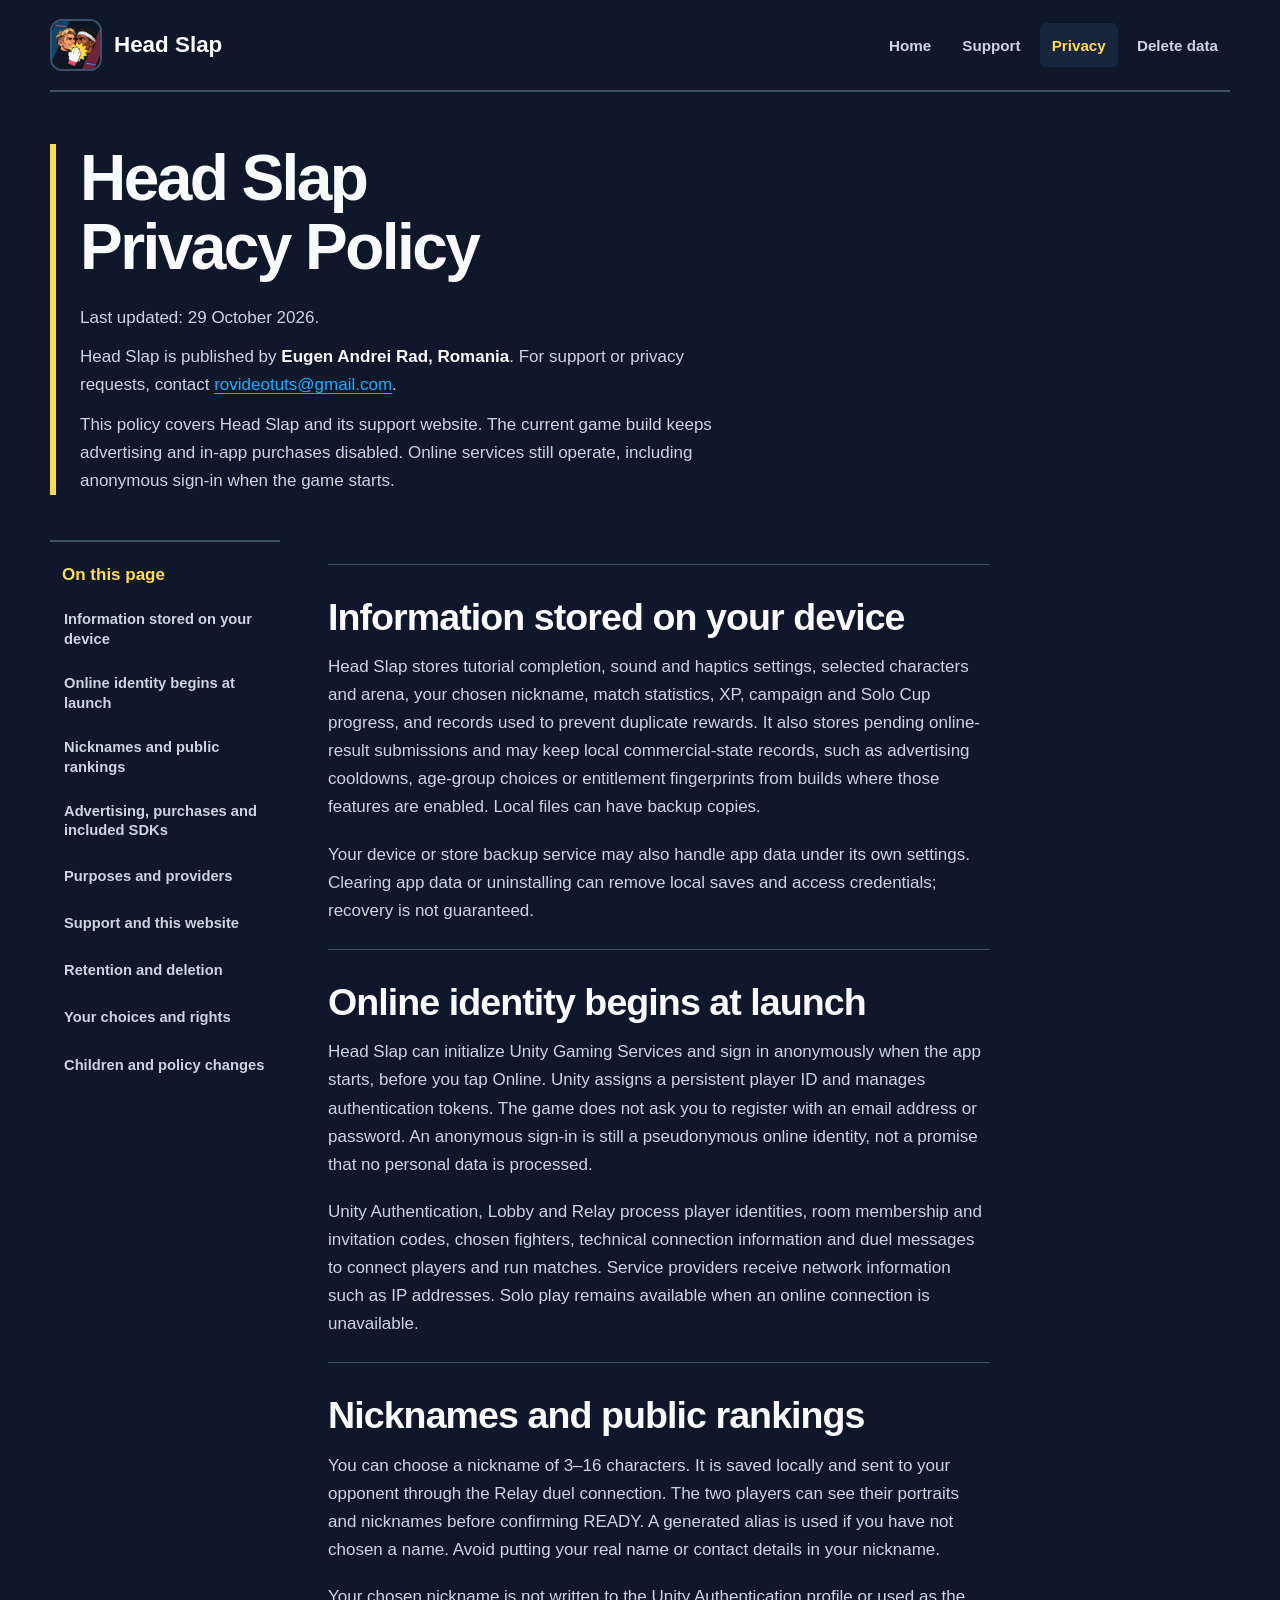
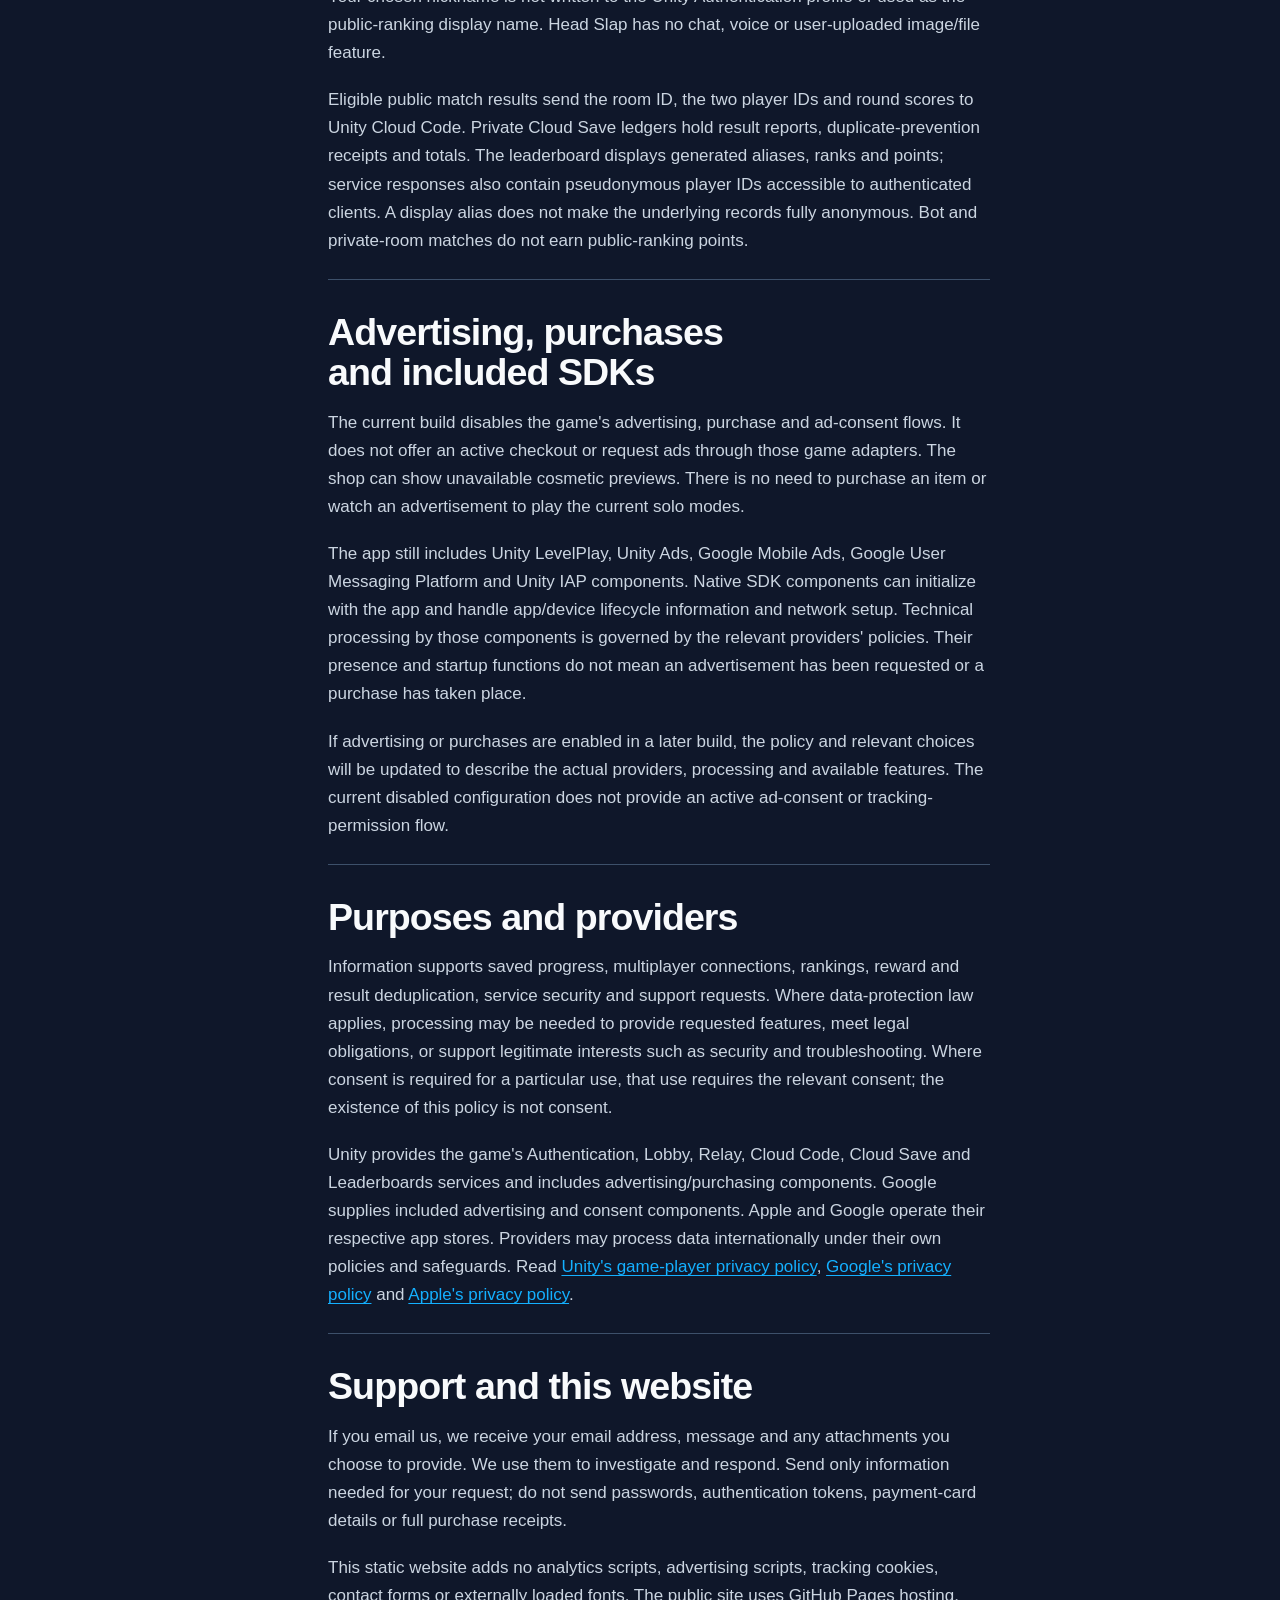
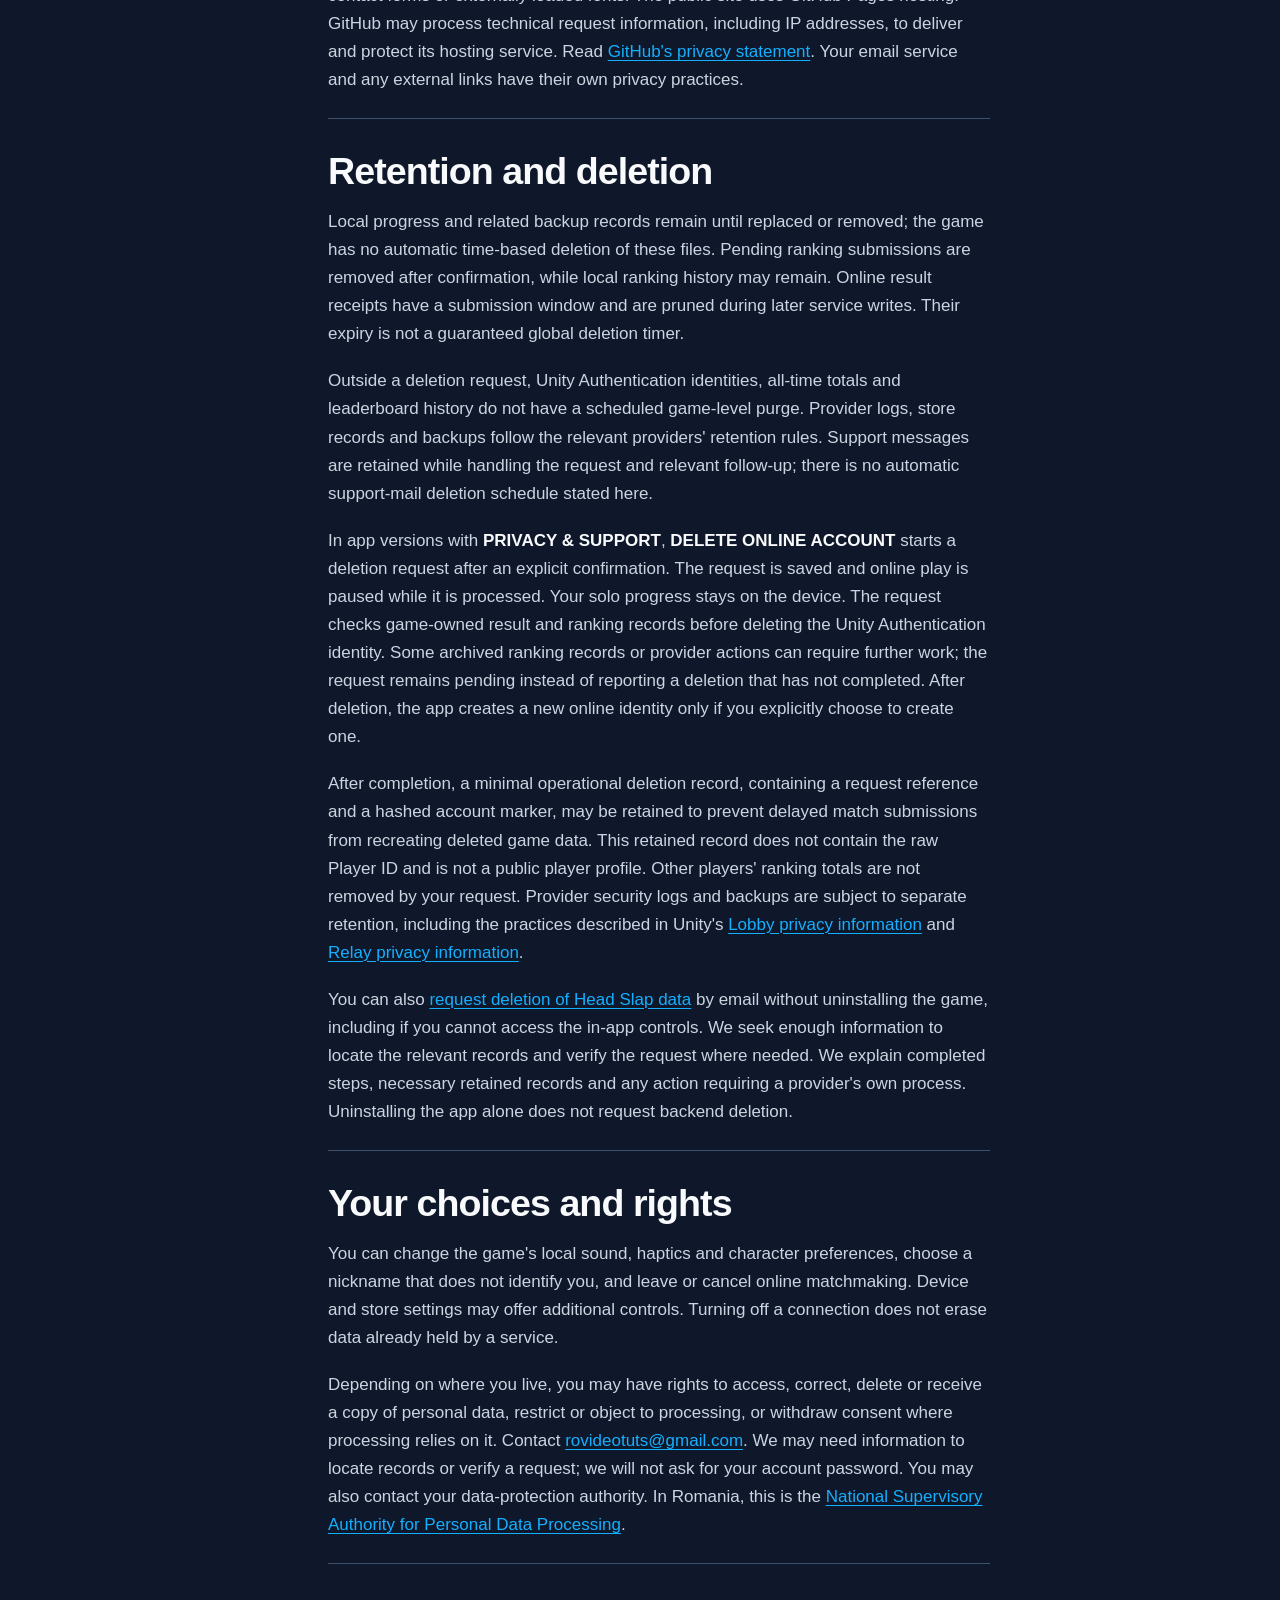
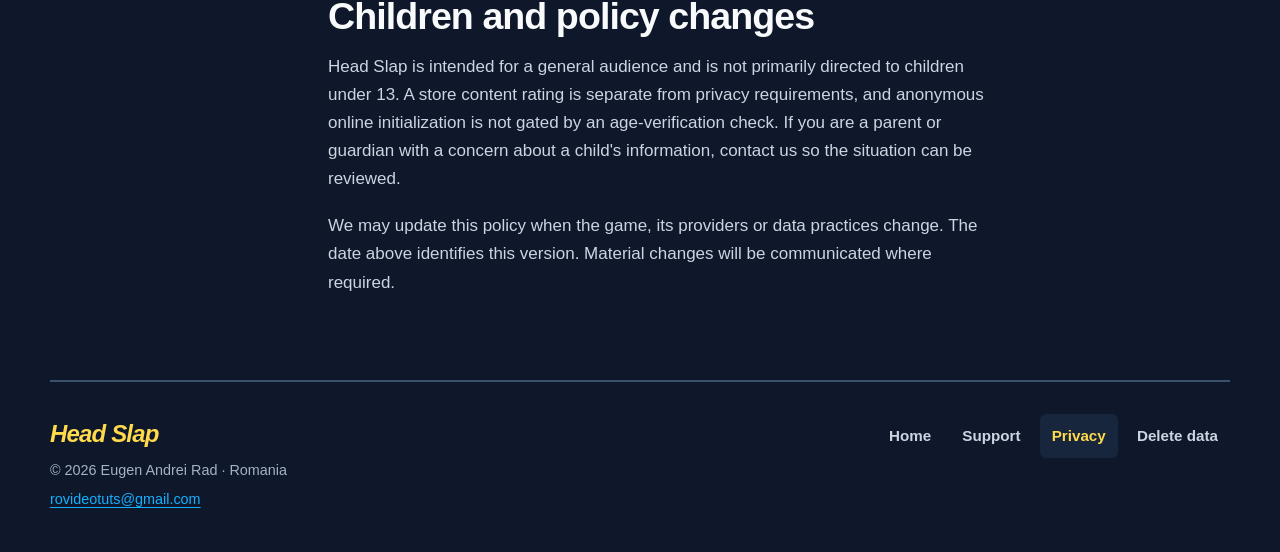
==== privacy.html @ 0f33dc89 "Publish Head Slap support and privacy pages" ====
<!doctype html>
<html lang="en">
<head>
  <meta charset="utf-8">
  <meta name="viewport" content="width=device-width, initial-scale=1">
  <meta name="description" content="How Head Slap uses local saves, anonymous Unity online identity, nicknames, rankings and support information. Privacy choices and retention details.">
  <meta name="theme-color" content="#0F172A">
  <meta name="referrer" content="strict-origin-when-cross-origin">
  <title>Head Slap Privacy Policy — Head Slap</title>
  <link rel="icon" type="image/png" href="assets/head-slap-icon.png">
  <link rel="stylesheet" href="assets/style.css">
</head>
<body>
  <a class="skip-link" href="#main">Skip to content</a>
  <header class="site-header wrap">
    <a class="brand" href="index.html" aria-label="Head Slap home"><img src="assets/head-slap-icon.png" width="52" height="52" alt=""><span>Head Slap</span></a>
    <nav aria-label="Main navigation"><a href="index.html">Home</a><a href="support.html">Support</a><a href="privacy.html" aria-current="page">Privacy</a><a href="delete-data.html">Delete data</a></nav>
  </header>
  <main id="main" class="wrap document">
    <div class="document-heading"><h1>Head Slap Privacy Policy</h1><div class="document-intro"><p>Last updated: 29 October 2026.</p>
<p>Head Slap is published by <strong>Eugen Andrei Rad, Romania</strong>. For support or privacy requests, contact <a href="mailto:rovideotuts@gmail.com?subject=Head%20Slap%20privacy%20request">rovideotuts@gmail.com</a>.</p>
<p>This policy covers Head Slap and its support website. The current game build keeps advertising and in-app purchases disabled. Online services still operate, including anonymous sign-in when the game starts.</p>
</div></div>
    <div class="document-grid"><nav class="contents" aria-label="On this page"><p>On this page</p><a href="#information-stored-on-your-device">Information stored on your device</a><a href="#online-identity-begins-at-launch">Online identity begins at launch</a><a href="#nicknames-and-public-rankings">Nicknames and public rankings</a><a href="#advertising-purchases-and-included-sdks">Advertising, purchases and included SDKs</a><a href="#purposes-and-providers">Purposes and providers</a><a href="#support-and-this-website">Support and this website</a><a href="#retention-and-deletion">Retention and deletion</a><a href="#your-choices-and-rights">Your choices and rights</a><a href="#children-and-policy-changes">Children and policy changes</a></nav>
    <article class="prose" aria-label="Head Slap Privacy Policy"><h2 id="information-stored-on-your-device">Information stored on your device</h2>
<p>Head Slap stores tutorial completion, sound and haptics settings, selected characters and arena, your chosen nickname, match statistics, XP, campaign and Solo Cup progress, and records used to prevent duplicate rewards. It also stores pending online-result submissions and may keep local commercial-state records, such as advertising cooldowns, age-group choices or entitlement fingerprints from builds where those features are enabled. Local files can have backup copies.</p>
<p>Your device or store backup service may also handle app data under its own settings. Clearing app data or uninstalling can remove local saves and access credentials; recovery is not guaranteed.</p>
<h2 id="online-identity-begins-at-launch">Online identity begins at launch</h2>
<p>Head Slap can initialize Unity Gaming Services and sign in anonymously when the app starts, before you tap Online. Unity assigns a persistent player ID and manages authentication tokens. The game does not ask you to register with an email address or password. An anonymous sign-in is still a pseudonymous online identity, not a promise that no personal data is processed.</p>
<p>Unity Authentication, Lobby and Relay process player identities, room membership and invitation codes, chosen fighters, technical connection information and duel messages to connect players and run matches. Service providers receive network information such as IP addresses. Solo play remains available when an online connection is unavailable.</p>
<h2 id="nicknames-and-public-rankings">Nicknames and public rankings</h2>
<p>You can choose a nickname of 3–16 characters. It is saved locally and sent to your opponent through the Relay duel connection. The two players can see their portraits and nicknames before confirming READY. A generated alias is used if you have not chosen a name. Avoid putting your real name or contact details in your nickname.</p>
<p>Your chosen nickname is not written to the Unity Authentication profile or used as the public-ranking display name. Head Slap has no chat, voice or user-uploaded image/file feature.</p>
<p>Eligible public match results send the room ID, the two player IDs and round scores to Unity Cloud Code. Private Cloud Save ledgers hold result reports, duplicate-prevention receipts and totals. The leaderboard displays generated aliases, ranks and points; service responses also contain pseudonymous player IDs accessible to authenticated clients. A display alias does not make the underlying records fully anonymous. Bot and private-room matches do not earn public-ranking points.</p>
<h2 id="advertising-purchases-and-included-sdks">Advertising, purchases and included SDKs</h2>
<p>The current build disables the game&#x27;s advertising, purchase and ad-consent flows. It does not offer an active checkout or request ads through those game adapters. The shop can show unavailable cosmetic previews. There is no need to purchase an item or watch an advertisement to play the current solo modes.</p>
<p>The app still includes Unity LevelPlay, Unity Ads, Google Mobile Ads, Google User Messaging Platform and Unity IAP components. Native SDK components can initialize with the app and handle app/device lifecycle information and network setup. Technical processing by those components is governed by the relevant providers&#x27; policies. Their presence and startup functions do not mean an advertisement has been requested or a purchase has taken place.</p>
<p>If advertising or purchases are enabled in a later build, the policy and relevant choices will be updated to describe the actual providers, processing and available features. The current disabled configuration does not provide an active ad-consent or tracking-permission flow.</p>
<h2 id="purposes-and-providers">Purposes and providers</h2>
<p>Information supports saved progress, multiplayer connections, rankings, reward and result deduplication, service security and support requests. Where data-protection law applies, processing may be needed to provide requested features, meet legal obligations, or support legitimate interests such as security and troubleshooting. Where consent is required for a particular use, that use requires the relevant consent; the existence of this policy is not consent.</p>
<p>Unity provides the game&#x27;s Authentication, Lobby, Relay, Cloud Code, Cloud Save and Leaderboards services and includes advertising/purchasing components. Google supplies included advertising and consent components. Apple and Google operate their respective app stores. Providers may process data internationally under their own policies and safeguards. Read <a href="https://unity.com/legal/game-player-and-app-user-privacy-policy">Unity&#x27;s game-player privacy policy</a>, <a href="https://policies.google.com/privacy">Google&#x27;s privacy policy</a> and <a href="https://www.apple.com/legal/privacy/">Apple&#x27;s privacy policy</a>.</p>
<h2 id="support-and-this-website">Support and this website</h2>
<p>If you email us, we receive your email address, message and any attachments you choose to provide. We use them to investigate and respond. Send only information needed for your request; do not send passwords, authentication tokens, payment-card details or full purchase receipts.</p>
<p>This static website adds no analytics scripts, advertising scripts, tracking cookies, contact forms or externally loaded fonts. The public site uses GitHub Pages hosting. GitHub may process technical request information, including IP addresses, to deliver and protect its hosting service. Read <a href="https://docs.github.com/en/site-policy/privacy-policies/github-general-privacy-statement">GitHub&#x27;s privacy statement</a>. Your email service and any external links have their own privacy practices.</p>
<h2 id="retention-and-deletion">Retention and deletion</h2>
<p>Local progress and related backup records remain until replaced or removed; the game has no automatic time-based deletion of these files. Pending ranking submissions are removed after confirmation, while local ranking history may remain. Online result receipts have a submission window and are pruned during later service writes. Their expiry is not a guaranteed global deletion timer.</p>
<p>Outside a deletion request, Unity Authentication identities, all-time totals and leaderboard history do not have a scheduled game-level purge. Provider logs, store records and backups follow the relevant providers&#x27; retention rules. Support messages are retained while handling the request and relevant follow-up; there is no automatic support-mail deletion schedule stated here.</p>
<p>In app versions with <strong>PRIVACY &amp; SUPPORT</strong>, <strong>DELETE ONLINE ACCOUNT</strong> starts a deletion request after an explicit confirmation. The request is saved and online play is paused while it is processed. Your solo progress stays on the device. The request checks game-owned result and ranking records before deleting the Unity Authentication identity. Some archived ranking records or provider actions can require further work; the request remains pending instead of reporting a deletion that has not completed. After deletion, the app creates a new online identity only if you explicitly choose to create one.</p>
<p>After completion, a minimal operational deletion record, containing a request reference and a hashed account marker, may be retained to prevent delayed match submissions from recreating deleted game data. This retained record does not contain the raw Player ID and is not a public player profile. Other players&#x27; ranking totals are not removed by your request. Provider security logs and backups are subject to separate retention, including the practices described in Unity&#x27;s <a href="https://docs.unity.com/en-us/mps-sdk/privacy/privacy-overview-lobby">Lobby privacy information</a> and <a href="https://docs.unity.com/en-us/mps-sdk/privacy/privacy-overview-relay">Relay privacy information</a>.</p>
<p>You can also <a href="delete-data.html">request deletion of Head Slap data</a> by email without uninstalling the game, including if you cannot access the in-app controls. We seek enough information to locate the relevant records and verify the request where needed. We explain completed steps, necessary retained records and any action requiring a provider&#x27;s own process. Uninstalling the app alone does not request backend deletion.</p>
<h2 id="your-choices-and-rights">Your choices and rights</h2>
<p>You can change the game&#x27;s local sound, haptics and character preferences, choose a nickname that does not identify you, and leave or cancel online matchmaking. Device and store settings may offer additional controls. Turning off a connection does not erase data already held by a service.</p>
<p>Depending on where you live, you may have rights to access, correct, delete or receive a copy of personal data, restrict or object to processing, or withdraw consent where processing relies on it. Contact <a href="mailto:rovideotuts@gmail.com?subject=Head%20Slap%20privacy%20request">rovideotuts@gmail.com</a>. We may need information to locate records or verify a request; we will not ask for your account password. You may also contact your data-protection authority. In Romania, this is the <a href="https://www.dataprotection.ro/">National Supervisory Authority for Personal Data Processing</a>.</p>
<h2 id="children-and-policy-changes">Children and policy changes</h2>
<p>Head Slap is intended for a general audience and is not primarily directed to children under 13. A store content rating is separate from privacy requirements, and anonymous online initialization is not gated by an age-verification check. If you are a parent or guardian with a concern about a child&#x27;s information, contact us so the situation can be reviewed.</p>
<p>We may update this policy when the game, its providers or data practices change. The date above identifies this version. Material changes will be communicated where required.</p></article></div>
  </main>
  <footer class="site-footer wrap">
    <div><p class="footer-brand">Head Slap</p><p>© 2026 Eugen Andrei Rad · Romania</p><a href="mailto:rovideotuts@gmail.com?subject=Head%20Slap%20support">rovideotuts@gmail.com</a></div>
    <nav aria-label="Footer navigation"><a href="index.html">Home</a><a href="support.html">Support</a><a href="privacy.html" aria-current="page">Privacy</a><a href="delete-data.html">Delete data</a></nav>
  </footer>
</body>
</html>
---- assets/style.css ----
:root{color-scheme:dark;--navy:#0f172a;--deep:#080e1b;--panel:#18263d;--yellow:#ffda4a;--blue:#14b0ff;--coral:#ff4569;--text:#f8fafc;--soft:#cbd5e1;--muted:#a3b2c7;--line:#3d506a}
*{box-sizing:border-box}
html{scroll-padding-top:1.5rem}
body{margin:0;background:var(--navy);color:var(--text);font-family:Arial,Helvetica,sans-serif;font-size:1.0625rem;line-height:1.65;-webkit-text-size-adjust:100%}
img{display:block;max-width:100%;height:auto}
a{color:var(--blue);text-underline-offset:.2em;text-decoration-thickness:.08em}
a:hover{color:var(--yellow)}
a:focus-visible,summary:focus-visible{outline:3px solid var(--yellow);outline-offset:5px;border-radius:3px}
h1,h2,h3,p,figure{margin:0}
h1,h2,h3{line-height:1.08;text-wrap:balance}
h2{font-size:clamp(1.7rem,3vw,2.35rem);letter-spacing:-.025em}
h3{font-size:1.45rem;letter-spacing:-.02em}
.wrap{width:min(1180px,calc(100% - 3rem));margin-inline:auto}
.skip-link{position:absolute;left:1rem;top:-5rem;background:var(--yellow);color:var(--deep);padding:.7rem 1rem;z-index:10;font-weight:700}
.skip-link:focus{top:1rem}
.site-header{display:flex;align-items:center;justify-content:space-between;gap:1.5rem;padding-block:1.2rem;border-bottom:2px solid var(--line)}
.brand{display:flex;align-items:center;gap:.75rem;color:var(--text);text-decoration:none;font-size:1.4rem;font-weight:800;white-space:nowrap}
.brand img{border-radius:12px;border:2px solid var(--line);width:52px;height:52px}
nav{display:flex;align-items:center;flex-wrap:wrap;gap:.2rem .45rem}
nav a{color:var(--soft);text-decoration:none;padding:.6rem .75rem;min-height:44px;display:inline-flex;align-items:center;border-radius:6px;font-size:.95rem;font-weight:700}
nav a[aria-current=page]{color:var(--yellow);background:var(--panel)}
.hero{display:grid;grid-template-columns:minmax(0,1fr) minmax(280px,.72fr);gap:clamp(2rem,6vw,7rem);align-items:center;padding-block:3.2rem 4.5rem}
.game-wordmark{font-family:Impact,Haettenschweiler,'Arial Black',sans-serif;font-style:italic;font-size:clamp(5rem,9.8vw,9.2rem);font-weight:900;letter-spacing:-.045em;line-height:.86;color:var(--yellow);text-shadow:5px 6px 0 #000000;transform:rotate(-3deg);transform-origin:left center;margin-bottom:2rem}
.hero-line{font-size:clamp(2rem,3.5vw,3rem);font-weight:800;line-height:1.1;letter-spacing:-.035em;margin-bottom:1.2rem}
.intro{max-width:42ch;color:var(--soft);font-size:1.17rem}
.actions{display:flex;align-items:center;flex-wrap:wrap;gap:1rem 1.4rem;margin-top:1.65rem}
.button{display:inline-flex;align-items:center;justify-content:center;min-height:50px;padding:.75rem 1.25rem;background:var(--yellow);color:var(--navy);border:2px solid var(--yellow);border-radius:8px;box-shadow:4px 4px 0 var(--deep);font-weight:800;line-height:1.25;text-decoration:none}
.button:hover{background:#ffe67e;color:var(--navy);border-color:#ffe67e}
.text-action{font-weight:700;padding-block:.65rem;min-height:44px;display:inline-flex;align-items:center}
.small-print{font-size:.9rem;color:var(--muted);max-width:42ch;margin-top:1.2rem}
.game-figure{justify-self:center;max-width:330px;width:100%}
.screen-frame{border:5px solid var(--deep);border-radius:18px;overflow:hidden;box-shadow:14px 14px 0 var(--coral)}
figcaption{color:var(--muted);font-size:.82rem;margin-top:1.6rem;line-height:1.4;text-align:center}
.modes{border-top:2px solid var(--line);padding-block:3rem}
.mode-list{display:grid;grid-template-columns:repeat(3,minmax(0,1fr));gap:2.25rem;margin-block:1.8rem 1.3rem}
.mode-list>div{border-left:4px solid var(--blue);padding-left:1.2rem}
.mode-list>div:nth-child(2){border-color:var(--yellow)}
.mode-list>div:nth-child(3){border-color:var(--coral)}
.mode-list p{margin-top:.65rem;color:var(--soft);max-width:35ch}
.content-note{font-size:.92rem;color:var(--muted);max-width:75ch}
.help-strip{display:flex;align-items:center;flex-wrap:wrap;gap:1.25rem 2rem;background:var(--deep);border-radius:12px;padding:1.7rem 2rem;margin-bottom:3rem}
.help-strip>div{flex:1 1 270px}
.help-strip p{color:var(--soft);margin-top:.45rem}
.document{padding-block:3.2rem 4rem}
.document-heading{border-left:6px solid var(--yellow);padding-left:1.5rem;margin-bottom:2.8rem}
.document h1{font-size:clamp(2.6rem,5vw,4.6rem);letter-spacing:-.04em;max-width:17ch}
.document-intro{max-width:70ch;margin-top:1.4rem;color:var(--soft);overflow-wrap:anywhere}
.document-intro p+p{margin-top:.7rem}
.document-intro strong{color:var(--text)}
.document-grid{display:grid;grid-template-columns:230px minmax(0,1fr);gap:3rem;align-items:start}
.contents{position:sticky;top:1.5rem;display:flex;flex-direction:column;align-items:stretch;border-top:2px solid var(--line);padding-top:.7rem}
.contents p{font-weight:800;color:var(--yellow);padding:.5rem .75rem}
.contents a{font-size:.92rem;line-height:1.35;padding:.65rem .75rem;border-left:2px solid transparent;min-height:44px}
.contents a:hover{border-color:var(--yellow);background:var(--panel)}
.prose{max-width:70ch;min-width:0;color:var(--soft);overflow-wrap:anywhere}
.prose p{margin-bottom:1.2rem}
.prose h2{color:var(--text);padding-top:2rem;margin-top:1.5rem;margin-bottom:1rem;border-top:1px solid var(--line);scroll-margin-top:1.5rem}
.prose ul{padding-left:1.3rem;margin-block:.5rem 1.4rem}
.prose li{padding-left:.3rem;margin-bottom:.65rem}
.prose strong{color:var(--text)}
.site-footer{border-top:2px solid var(--line);display:flex;justify-content:space-between;align-items:start;gap:2rem;padding-block:2rem 2.5rem;font-size:.9rem;color:var(--muted)}
.site-footer p{margin-bottom:.35rem}
.footer-brand{font-size:1.5rem;font-weight:900;font-style:italic;letter-spacing:-.035em;color:var(--yellow)}
.site-footer a{overflow-wrap:anywhere}
@media(max-width:820px){.site-header{align-items:start;flex-direction:column;gap:.6rem}.site-header nav{margin-left:-.75rem}.hero{gap:2.5rem;grid-template-columns:minmax(0,1fr) minmax(240px,.72fr)}.document-grid{grid-template-columns:1fr;gap:1.7rem}.contents{position:static;display:block;columns:2}.contents p{column-span:all}.contents a{display:flex;break-inside:avoid}.site-footer{flex-direction:column}}
@media(max-width:600px){.wrap{width:calc(100% - 2.5rem)}.hero{grid-template-columns:1fr;padding-top:2.8rem;gap:2.5rem}.game-wordmark{font-size:clamp(5rem,22vw,7rem)}.hero-line{font-size:2rem}.game-figure{width:min(88%,300px)}.intro{font-size:1.08rem}.mode-list{grid-template-columns:1fr;gap:1.5rem}.help-strip{padding:1.4rem;gap:1rem}.document{padding-top:2rem}.document-heading{padding-left:1rem;margin-bottom:1.7rem}.document h1{font-size:2.55rem}.contents{columns:1}.prose{font-size:1rem}.site-footer nav{margin-left:-.75rem}.screen-frame{box-shadow:9px 9px 0 var(--coral)}}
@media(prefers-reduced-motion:reduce){*,*::before,*::after{scroll-behavior:auto!important;animation:none!important;transition:none!important}}
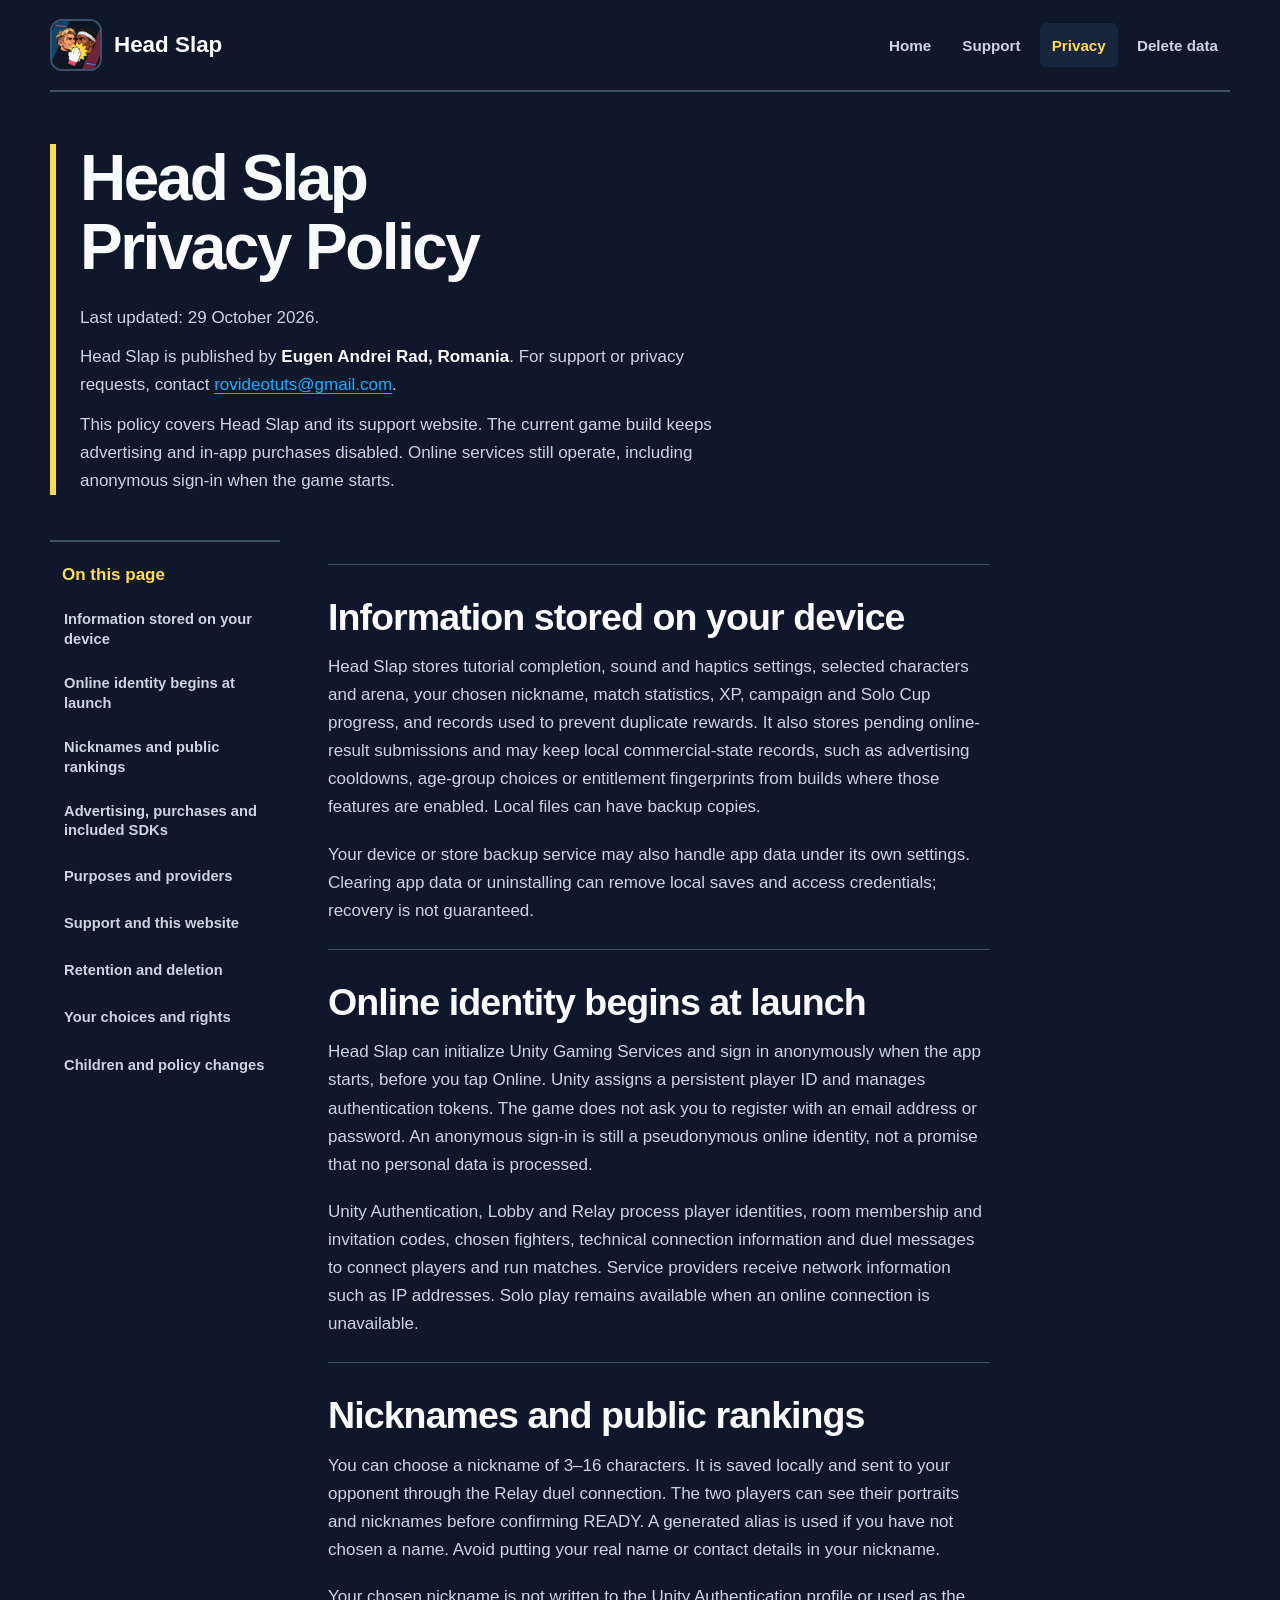
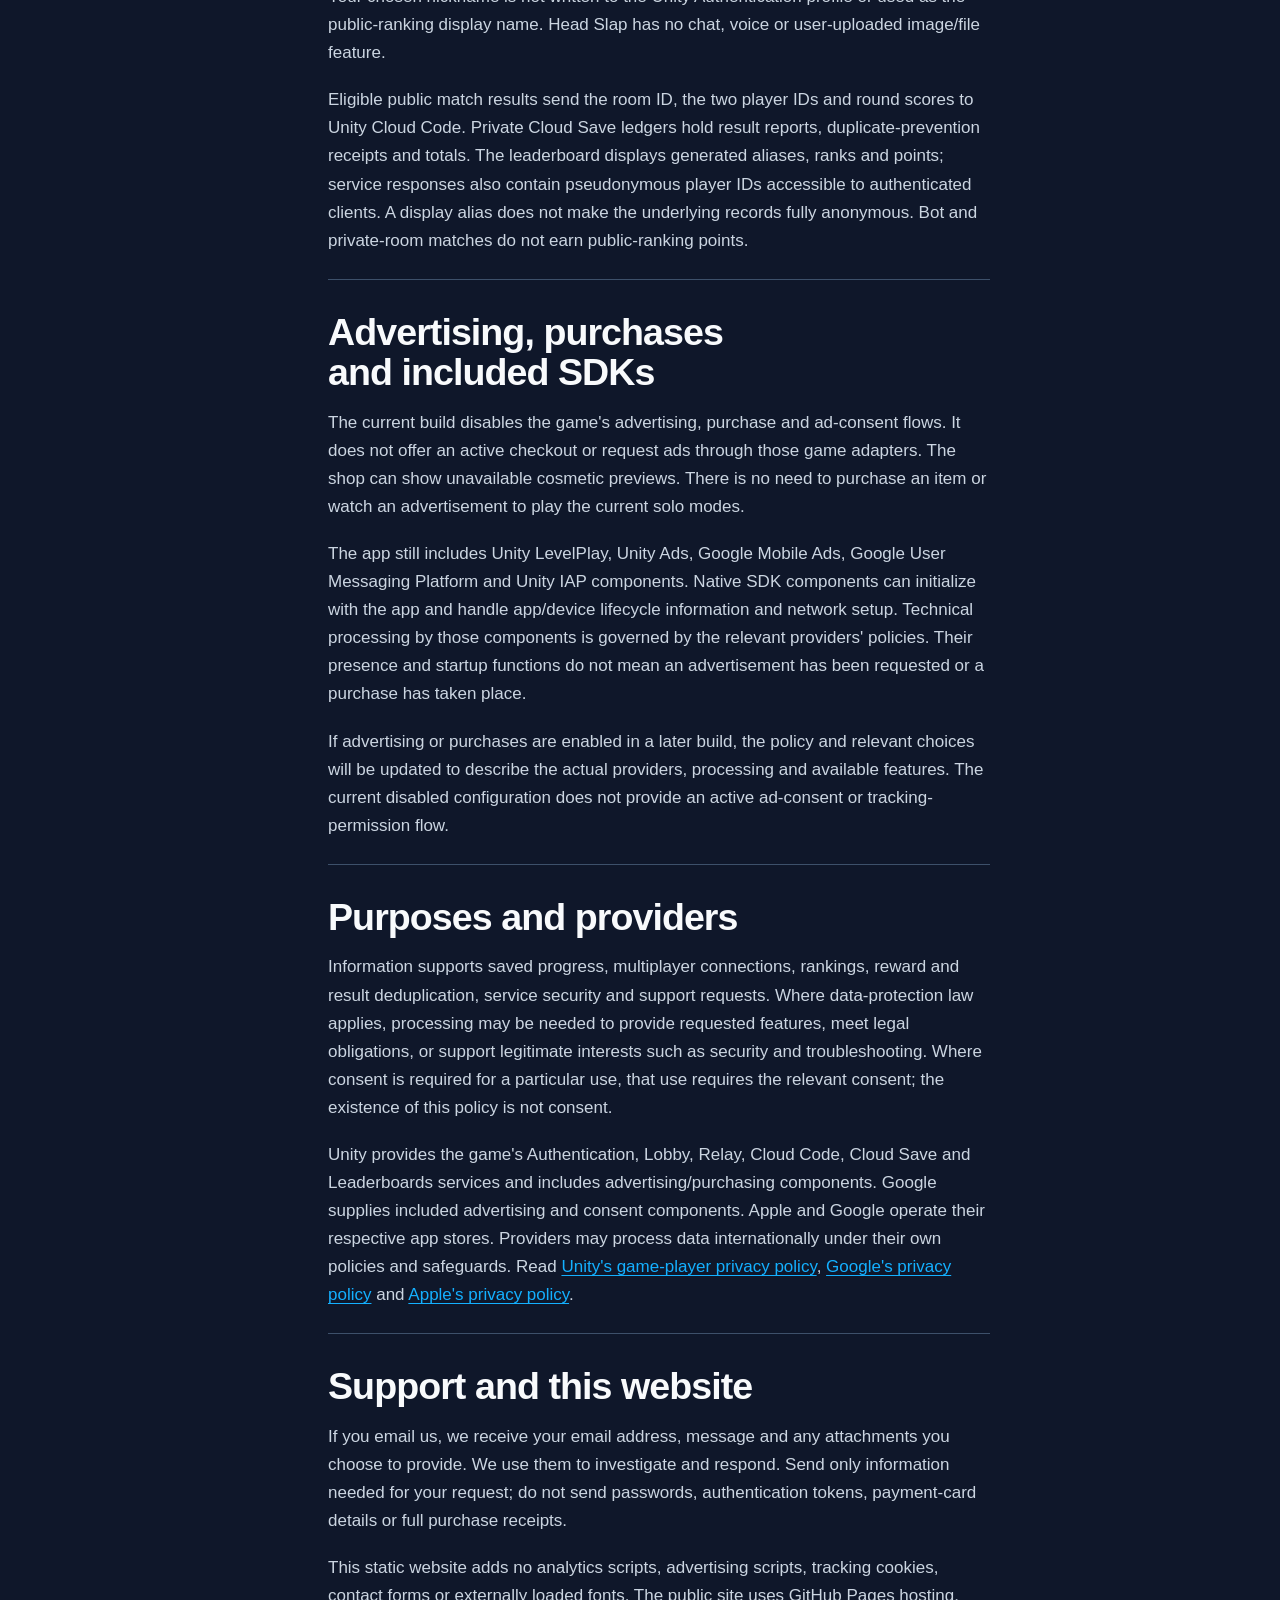
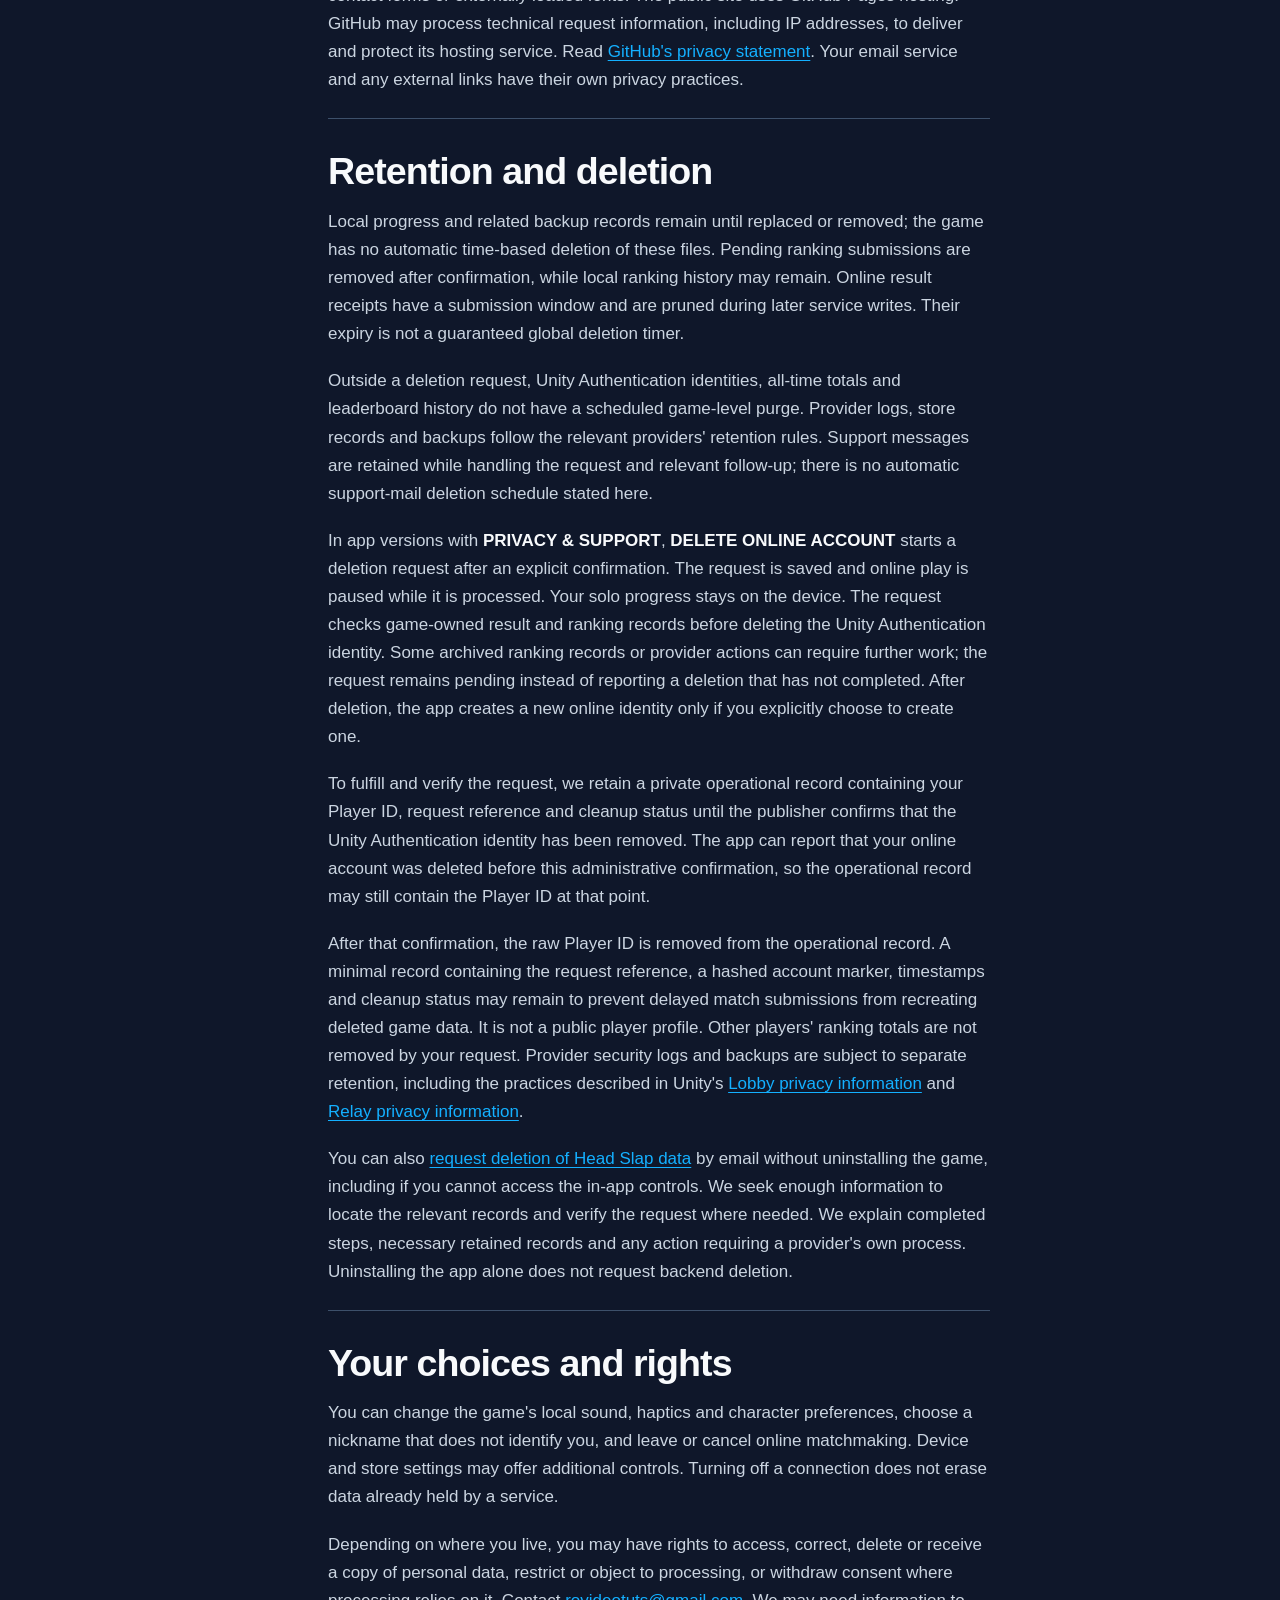
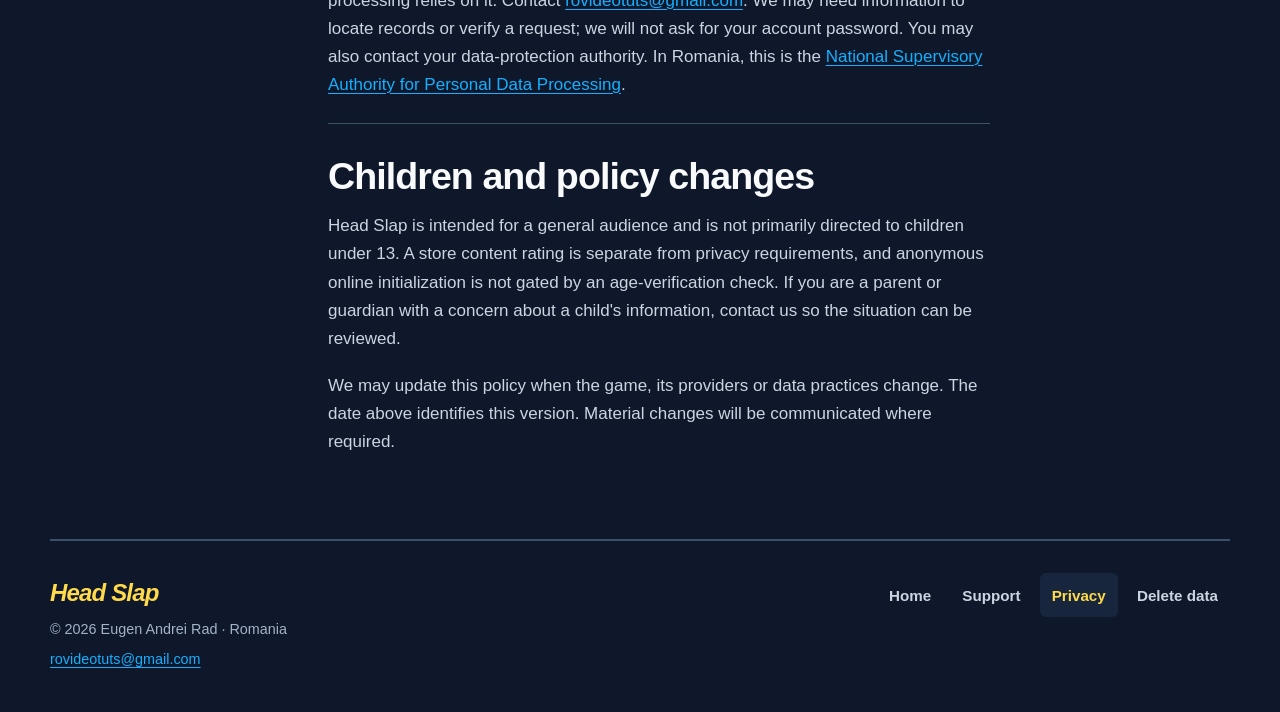
==== commit c37af9fc: "Clarify deletion request retention until verification" ====
--- a/privacy.html
+++ b/privacy.html
@@ -46,7 +46,8 @@
 <p>Local progress and related backup records remain until replaced or removed; the game has no automatic time-based deletion of these files. Pending ranking submissions are removed after confirmation, while local ranking history may remain. Online result receipts have a submission window and are pruned during later service writes. Their expiry is not a guaranteed global deletion timer.</p>
 <p>Outside a deletion request, Unity Authentication identities, all-time totals and leaderboard history do not have a scheduled game-level purge. Provider logs, store records and backups follow the relevant providers&#x27; retention rules. Support messages are retained while handling the request and relevant follow-up; there is no automatic support-mail deletion schedule stated here.</p>
 <p>In app versions with <strong>PRIVACY &amp; SUPPORT</strong>, <strong>DELETE ONLINE ACCOUNT</strong> starts a deletion request after an explicit confirmation. The request is saved and online play is paused while it is processed. Your solo progress stays on the device. The request checks game-owned result and ranking records before deleting the Unity Authentication identity. Some archived ranking records or provider actions can require further work; the request remains pending instead of reporting a deletion that has not completed. After deletion, the app creates a new online identity only if you explicitly choose to create one.</p>
-<p>After completion, a minimal operational deletion record, containing a request reference and a hashed account marker, may be retained to prevent delayed match submissions from recreating deleted game data. This retained record does not contain the raw Player ID and is not a public player profile. Other players&#x27; ranking totals are not removed by your request. Provider security logs and backups are subject to separate retention, including the practices described in Unity&#x27;s <a href="https://docs.unity.com/en-us/mps-sdk/privacy/privacy-overview-lobby">Lobby privacy information</a> and <a href="https://docs.unity.com/en-us/mps-sdk/privacy/privacy-overview-relay">Relay privacy information</a>.</p>
+<p>To fulfill and verify the request, we retain a private operational record containing your Player ID, request reference and cleanup status until the publisher confirms that the Unity Authentication identity has been removed. The app can report that your online account was deleted before this administrative confirmation, so the operational record may still contain the Player ID at that point.</p>
+<p>After that confirmation, the raw Player ID is removed from the operational record. A minimal record containing the request reference, a hashed account marker, timestamps and cleanup status may remain to prevent delayed match submissions from recreating deleted game data. It is not a public player profile. Other players&#x27; ranking totals are not removed by your request. Provider security logs and backups are subject to separate retention, including the practices described in Unity&#x27;s <a href="https://docs.unity.com/en-us/mps-sdk/privacy/privacy-overview-lobby">Lobby privacy information</a> and <a href="https://docs.unity.com/en-us/mps-sdk/privacy/privacy-overview-relay">Relay privacy information</a>.</p>
 <p>You can also <a href="delete-data.html">request deletion of Head Slap data</a> by email without uninstalling the game, including if you cannot access the in-app controls. We seek enough information to locate the relevant records and verify the request where needed. We explain completed steps, necessary retained records and any action requiring a provider&#x27;s own process. Uninstalling the app alone does not request backend deletion.</p>
 <h2 id="your-choices-and-rights">Your choices and rights</h2>
 <p>You can change the game&#x27;s local sound, haptics and character preferences, choose a nickname that does not identify you, and leave or cancel online matchmaking. Device and store settings may offer additional controls. Turning off a connection does not erase data already held by a service.</p>
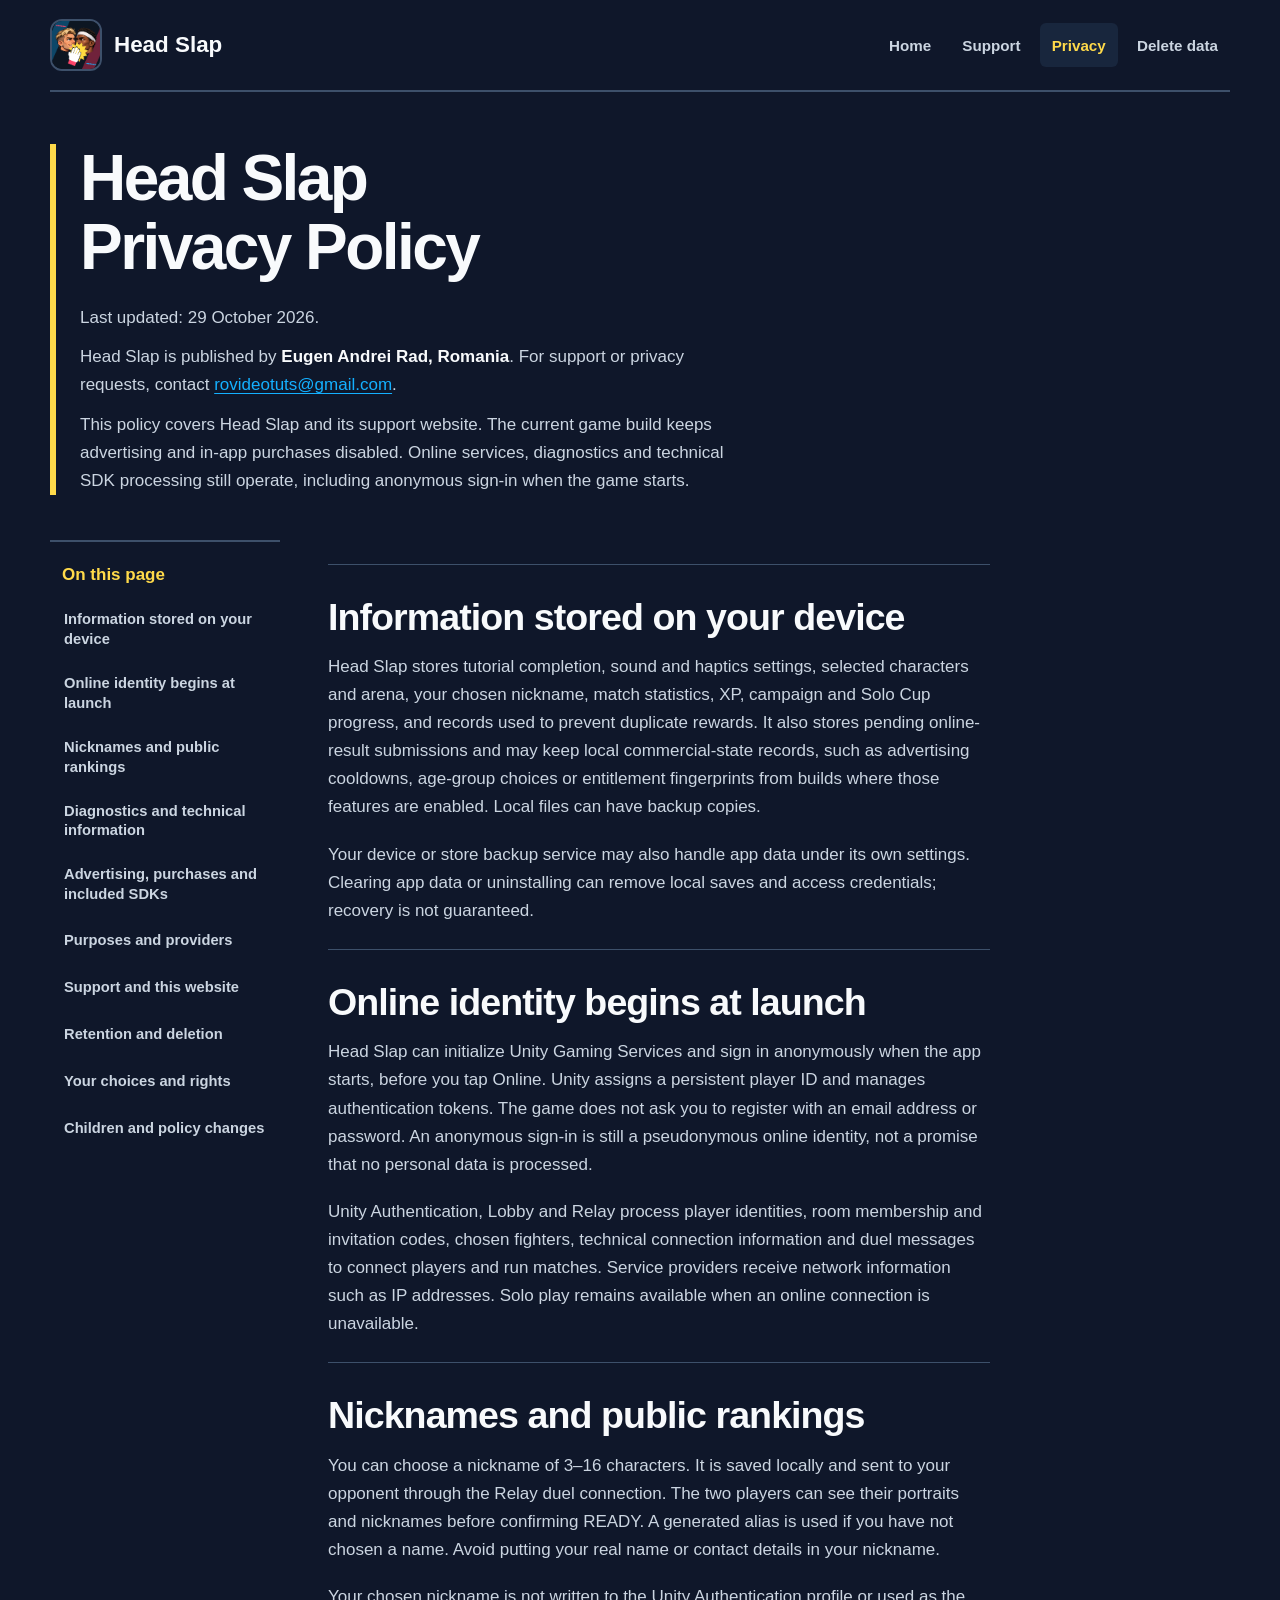
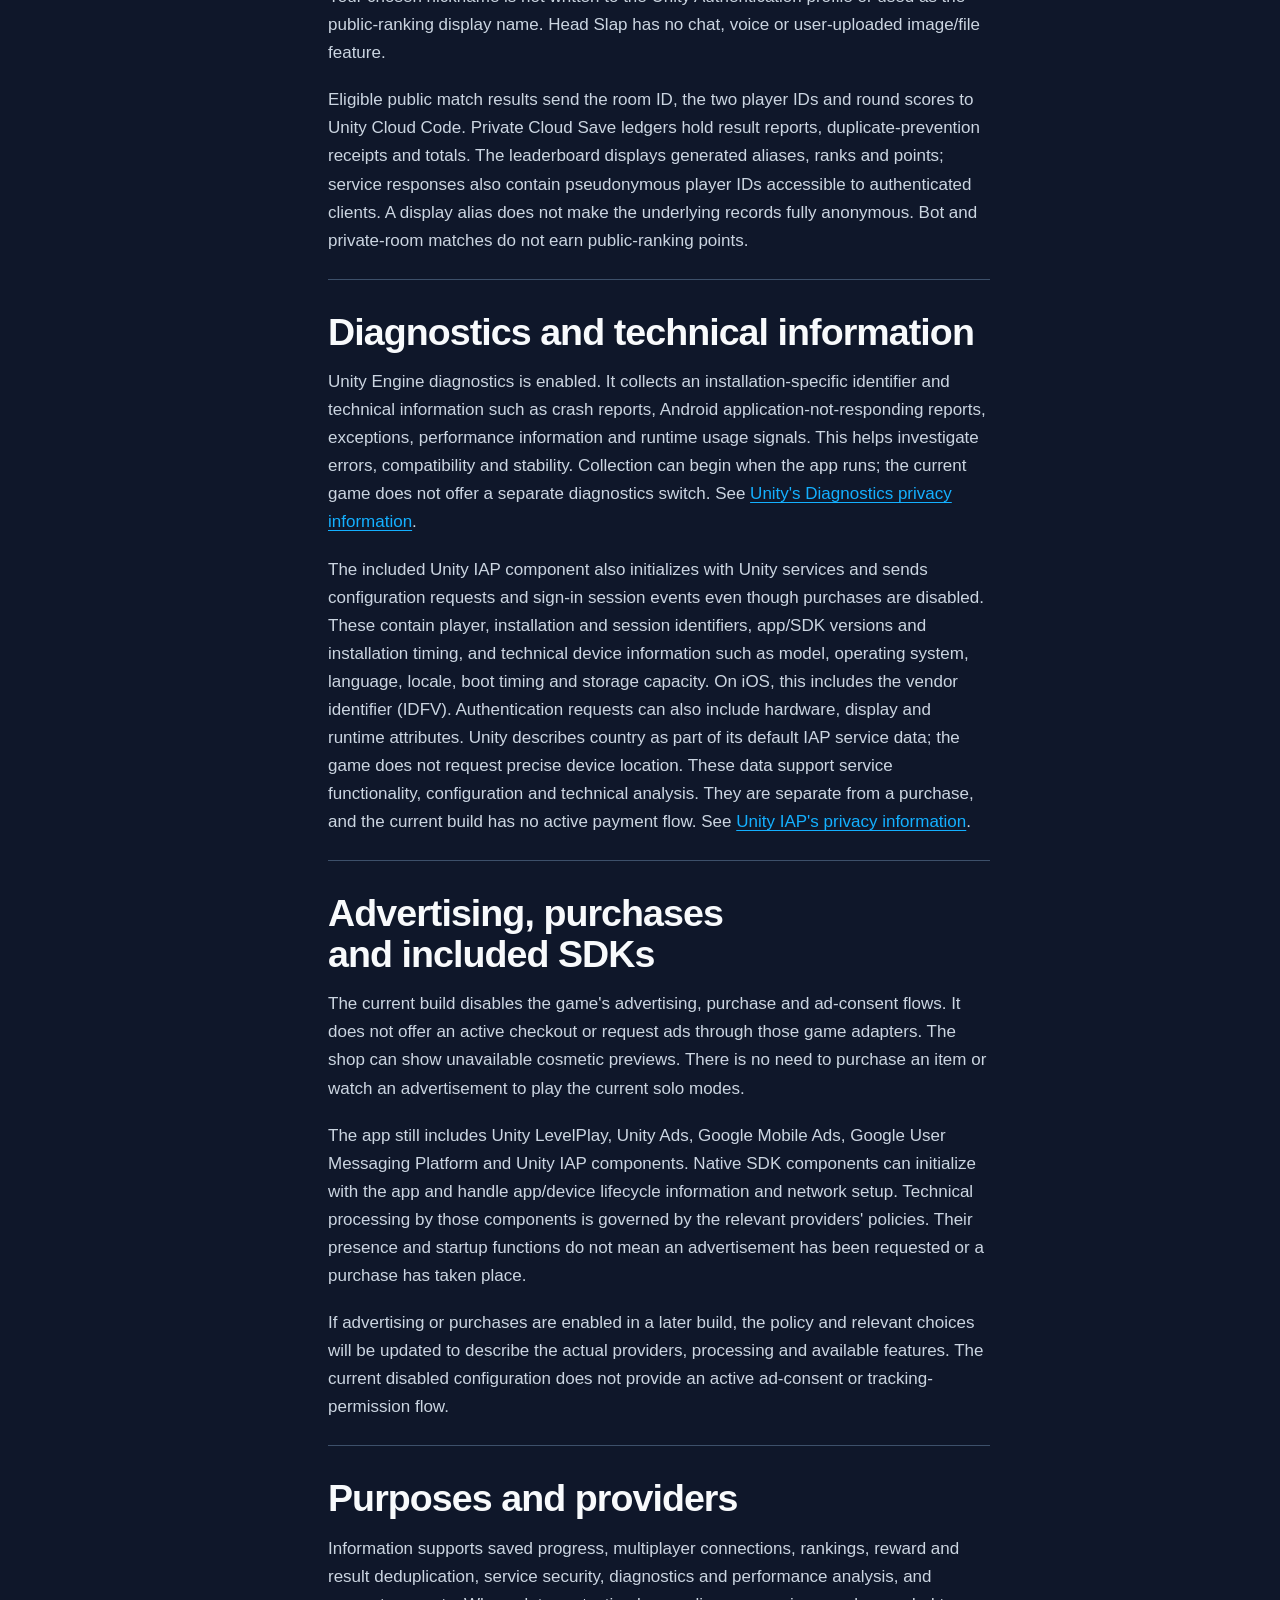
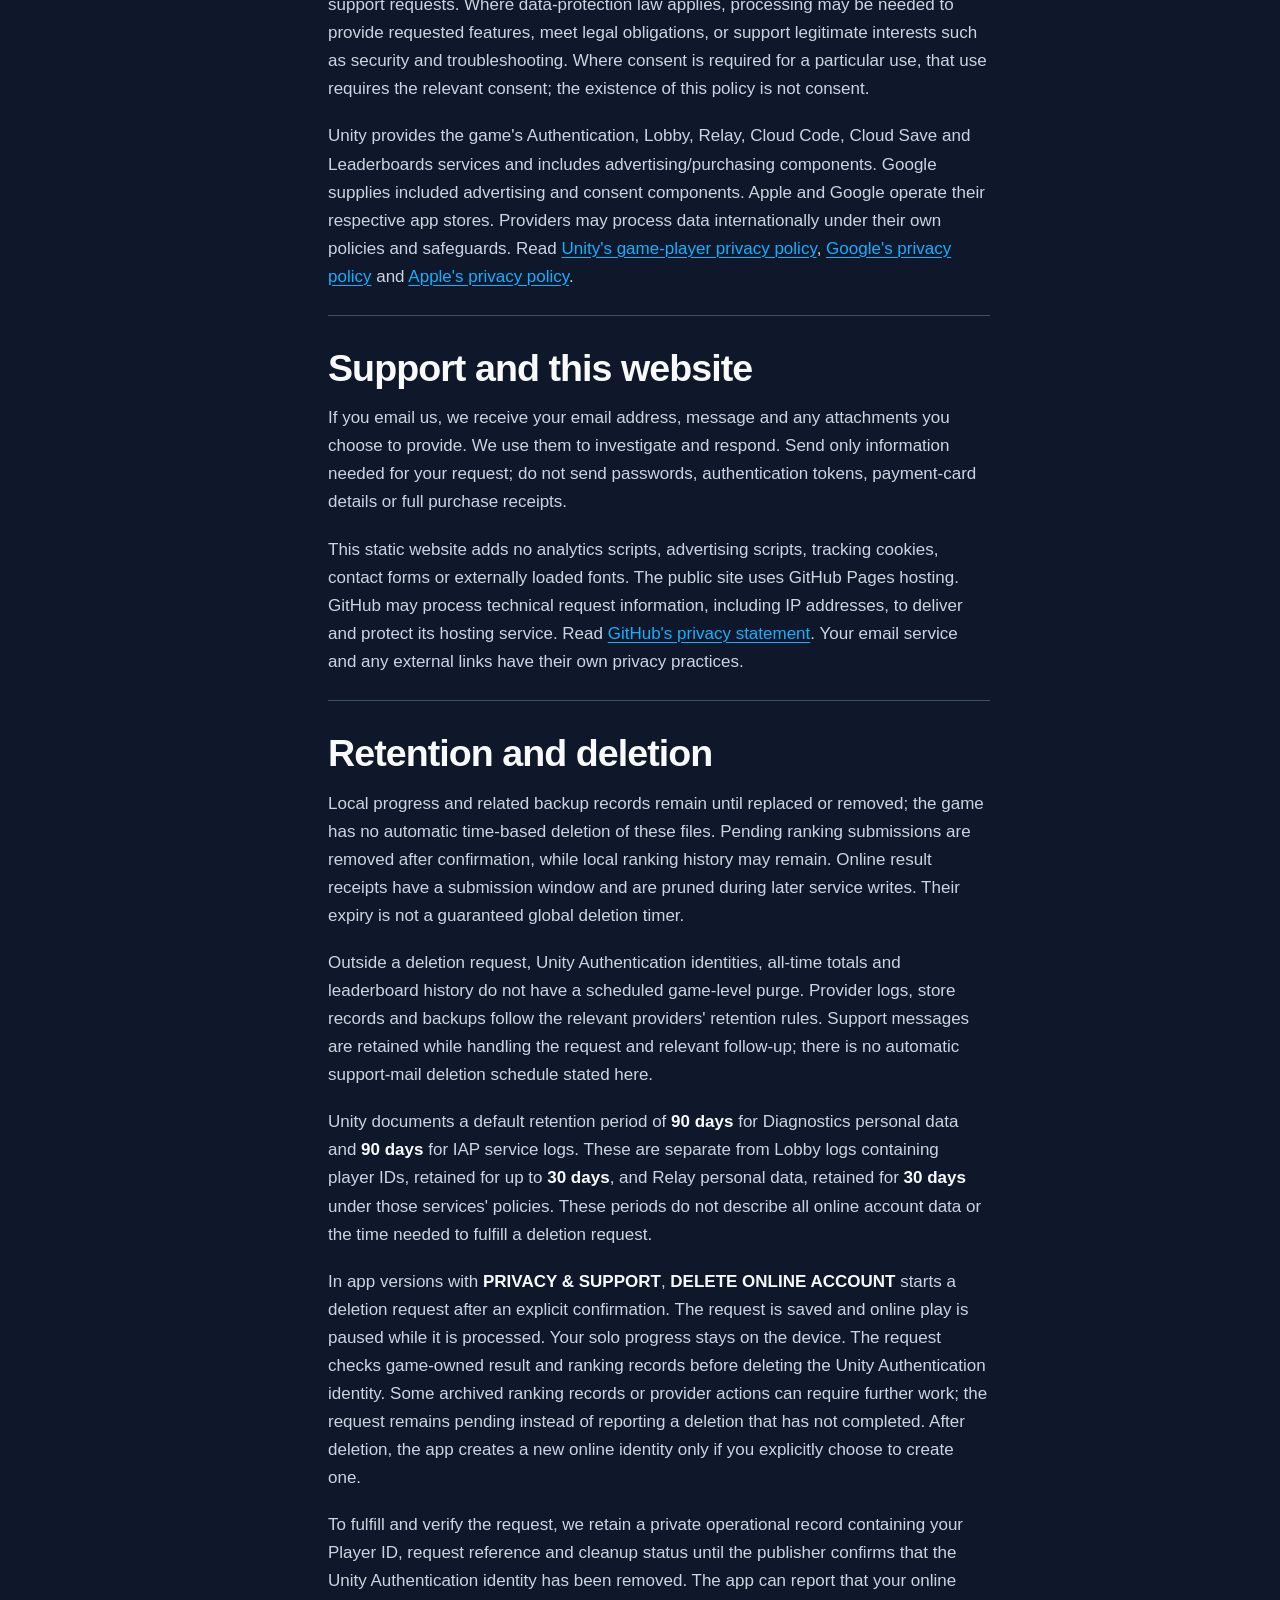
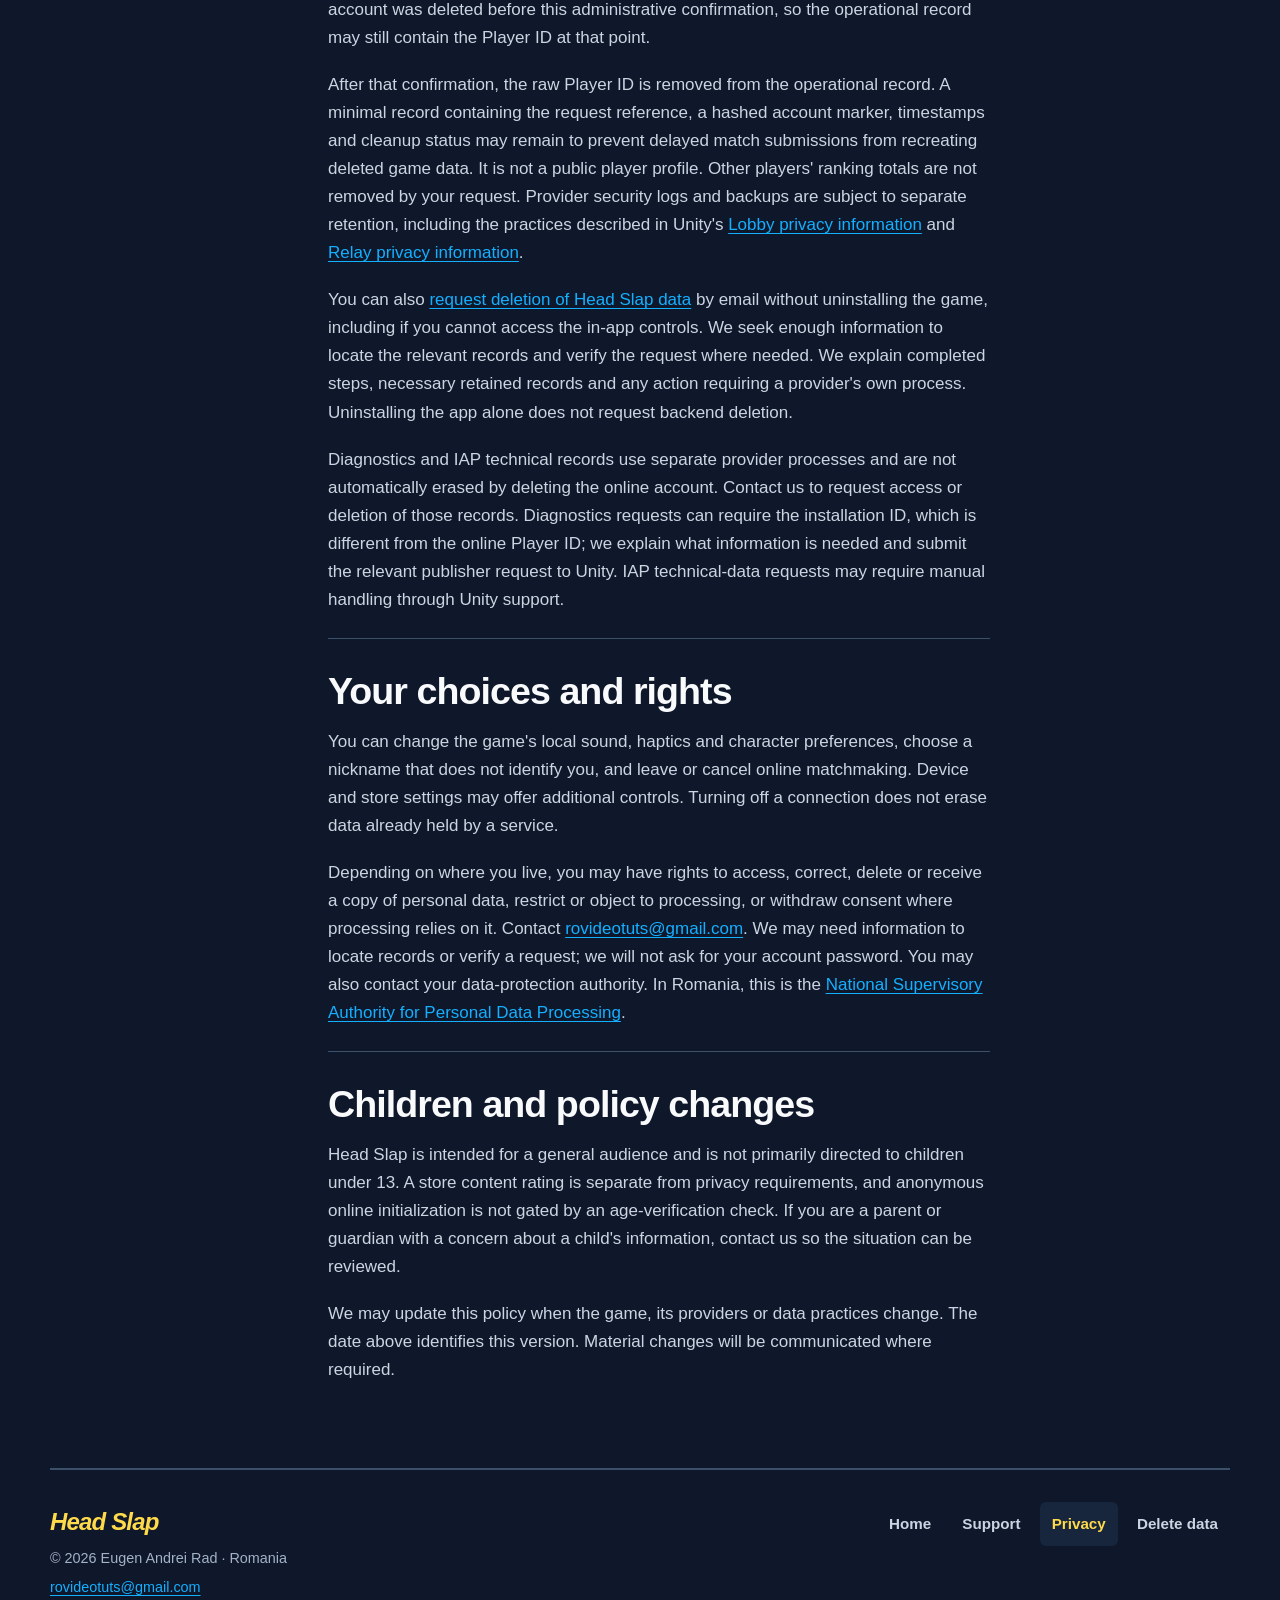
==== commit af2b4909: "Disclose diagnostics and automatic IAP session processing" ====
--- a/privacy.html
+++ b/privacy.html
@@ -19,9 +19,9 @@
   <main id="main" class="wrap document">
     <div class="document-heading"><h1>Head Slap Privacy Policy</h1><div class="document-intro"><p>Last updated: 29 October 2026.</p>
 <p>Head Slap is published by <strong>Eugen Andrei Rad, Romania</strong>. For support or privacy requests, contact <a href="mailto:rovideotuts@gmail.com?subject=Head%20Slap%20privacy%20request">rovideotuts@gmail.com</a>.</p>
-<p>This policy covers Head Slap and its support website. The current game build keeps advertising and in-app purchases disabled. Online services still operate, including anonymous sign-in when the game starts.</p>
+<p>This policy covers Head Slap and its support website. The current game build keeps advertising and in-app purchases disabled. Online services, diagnostics and technical SDK processing still operate, including anonymous sign-in when the game starts.</p>
 </div></div>
-    <div class="document-grid"><nav class="contents" aria-label="On this page"><p>On this page</p><a href="#information-stored-on-your-device">Information stored on your device</a><a href="#online-identity-begins-at-launch">Online identity begins at launch</a><a href="#nicknames-and-public-rankings">Nicknames and public rankings</a><a href="#advertising-purchases-and-included-sdks">Advertising, purchases and included SDKs</a><a href="#purposes-and-providers">Purposes and providers</a><a href="#support-and-this-website">Support and this website</a><a href="#retention-and-deletion">Retention and deletion</a><a href="#your-choices-and-rights">Your choices and rights</a><a href="#children-and-policy-changes">Children and policy changes</a></nav>
+    <div class="document-grid"><nav class="contents" aria-label="On this page"><p>On this page</p><a href="#information-stored-on-your-device">Information stored on your device</a><a href="#online-identity-begins-at-launch">Online identity begins at launch</a><a href="#nicknames-and-public-rankings">Nicknames and public rankings</a><a href="#diagnostics-and-technical-information">Diagnostics and technical information</a><a href="#advertising-purchases-and-included-sdks">Advertising, purchases and included SDKs</a><a href="#purposes-and-providers">Purposes and providers</a><a href="#support-and-this-website">Support and this website</a><a href="#retention-and-deletion">Retention and deletion</a><a href="#your-choices-and-rights">Your choices and rights</a><a href="#children-and-policy-changes">Children and policy changes</a></nav>
     <article class="prose" aria-label="Head Slap Privacy Policy"><h2 id="information-stored-on-your-device">Information stored on your device</h2>
 <p>Head Slap stores tutorial completion, sound and haptics settings, selected characters and arena, your chosen nickname, match statistics, XP, campaign and Solo Cup progress, and records used to prevent duplicate rewards. It also stores pending online-result submissions and may keep local commercial-state records, such as advertising cooldowns, age-group choices or entitlement fingerprints from builds where those features are enabled. Local files can have backup copies.</p>
 <p>Your device or store backup service may also handle app data under its own settings. Clearing app data or uninstalling can remove local saves and access credentials; recovery is not guaranteed.</p>
@@ -32,12 +32,15 @@
 <p>You can choose a nickname of 3–16 characters. It is saved locally and sent to your opponent through the Relay duel connection. The two players can see their portraits and nicknames before confirming READY. A generated alias is used if you have not chosen a name. Avoid putting your real name or contact details in your nickname.</p>
 <p>Your chosen nickname is not written to the Unity Authentication profile or used as the public-ranking display name. Head Slap has no chat, voice or user-uploaded image/file feature.</p>
 <p>Eligible public match results send the room ID, the two player IDs and round scores to Unity Cloud Code. Private Cloud Save ledgers hold result reports, duplicate-prevention receipts and totals. The leaderboard displays generated aliases, ranks and points; service responses also contain pseudonymous player IDs accessible to authenticated clients. A display alias does not make the underlying records fully anonymous. Bot and private-room matches do not earn public-ranking points.</p>
+<h2 id="diagnostics-and-technical-information">Diagnostics and technical information</h2>
+<p>Unity Engine diagnostics is enabled. It collects an installation-specific identifier and technical information such as crash reports, Android application-not-responding reports, exceptions, performance information and runtime usage signals. This helps investigate errors, compatibility and stability. Collection can begin when the app runs; the current game does not offer a separate diagnostics switch. See <a href="https://docs.unity.com/en-us/cloud/developer-data/privacy-overview">Unity&#x27;s Diagnostics privacy information</a>.</p>
+<p>The included Unity IAP component also initializes with Unity services and sends configuration requests and sign-in session events even though purchases are disabled. These contain player, installation and session identifiers, app/SDK versions and installation timing, and technical device information such as model, operating system, language, locale, boot timing and storage capacity. On iOS, this includes the vendor identifier (IDFV). Authentication requests can also include hardware, display and runtime attributes. Unity describes country as part of its default IAP service data; the game does not request precise device location. These data support service functionality, configuration and technical analysis. They are separate from a purchase, and the current build has no active payment flow. See <a href="https://docs.unity.com/en-us/iap/privacy-and-consent/overview">Unity IAP&#x27;s privacy information</a>.</p>
 <h2 id="advertising-purchases-and-included-sdks">Advertising, purchases and included SDKs</h2>
 <p>The current build disables the game&#x27;s advertising, purchase and ad-consent flows. It does not offer an active checkout or request ads through those game adapters. The shop can show unavailable cosmetic previews. There is no need to purchase an item or watch an advertisement to play the current solo modes.</p>
 <p>The app still includes Unity LevelPlay, Unity Ads, Google Mobile Ads, Google User Messaging Platform and Unity IAP components. Native SDK components can initialize with the app and handle app/device lifecycle information and network setup. Technical processing by those components is governed by the relevant providers&#x27; policies. Their presence and startup functions do not mean an advertisement has been requested or a purchase has taken place.</p>
 <p>If advertising or purchases are enabled in a later build, the policy and relevant choices will be updated to describe the actual providers, processing and available features. The current disabled configuration does not provide an active ad-consent or tracking-permission flow.</p>
 <h2 id="purposes-and-providers">Purposes and providers</h2>
-<p>Information supports saved progress, multiplayer connections, rankings, reward and result deduplication, service security and support requests. Where data-protection law applies, processing may be needed to provide requested features, meet legal obligations, or support legitimate interests such as security and troubleshooting. Where consent is required for a particular use, that use requires the relevant consent; the existence of this policy is not consent.</p>
+<p>Information supports saved progress, multiplayer connections, rankings, reward and result deduplication, service security, diagnostics and performance analysis, and support requests. Where data-protection law applies, processing may be needed to provide requested features, meet legal obligations, or support legitimate interests such as security and troubleshooting. Where consent is required for a particular use, that use requires the relevant consent; the existence of this policy is not consent.</p>
 <p>Unity provides the game&#x27;s Authentication, Lobby, Relay, Cloud Code, Cloud Save and Leaderboards services and includes advertising/purchasing components. Google supplies included advertising and consent components. Apple and Google operate their respective app stores. Providers may process data internationally under their own policies and safeguards. Read <a href="https://unity.com/legal/game-player-and-app-user-privacy-policy">Unity&#x27;s game-player privacy policy</a>, <a href="https://policies.google.com/privacy">Google&#x27;s privacy policy</a> and <a href="https://www.apple.com/legal/privacy/">Apple&#x27;s privacy policy</a>.</p>
 <h2 id="support-and-this-website">Support and this website</h2>
 <p>If you email us, we receive your email address, message and any attachments you choose to provide. We use them to investigate and respond. Send only information needed for your request; do not send passwords, authentication tokens, payment-card details or full purchase receipts.</p>
@@ -45,10 +48,12 @@
 <h2 id="retention-and-deletion">Retention and deletion</h2>
 <p>Local progress and related backup records remain until replaced or removed; the game has no automatic time-based deletion of these files. Pending ranking submissions are removed after confirmation, while local ranking history may remain. Online result receipts have a submission window and are pruned during later service writes. Their expiry is not a guaranteed global deletion timer.</p>
 <p>Outside a deletion request, Unity Authentication identities, all-time totals and leaderboard history do not have a scheduled game-level purge. Provider logs, store records and backups follow the relevant providers&#x27; retention rules. Support messages are retained while handling the request and relevant follow-up; there is no automatic support-mail deletion schedule stated here.</p>
+<p>Unity documents a default retention period of <strong>90 days</strong> for Diagnostics personal data and <strong>90 days</strong> for IAP service logs. These are separate from Lobby logs containing player IDs, retained for up to <strong>30 days</strong>, and Relay personal data, retained for <strong>30 days</strong> under those services&#x27; policies. These periods do not describe all online account data or the time needed to fulfill a deletion request.</p>
 <p>In app versions with <strong>PRIVACY &amp; SUPPORT</strong>, <strong>DELETE ONLINE ACCOUNT</strong> starts a deletion request after an explicit confirmation. The request is saved and online play is paused while it is processed. Your solo progress stays on the device. The request checks game-owned result and ranking records before deleting the Unity Authentication identity. Some archived ranking records or provider actions can require further work; the request remains pending instead of reporting a deletion that has not completed. After deletion, the app creates a new online identity only if you explicitly choose to create one.</p>
 <p>To fulfill and verify the request, we retain a private operational record containing your Player ID, request reference and cleanup status until the publisher confirms that the Unity Authentication identity has been removed. The app can report that your online account was deleted before this administrative confirmation, so the operational record may still contain the Player ID at that point.</p>
 <p>After that confirmation, the raw Player ID is removed from the operational record. A minimal record containing the request reference, a hashed account marker, timestamps and cleanup status may remain to prevent delayed match submissions from recreating deleted game data. It is not a public player profile. Other players&#x27; ranking totals are not removed by your request. Provider security logs and backups are subject to separate retention, including the practices described in Unity&#x27;s <a href="https://docs.unity.com/en-us/mps-sdk/privacy/privacy-overview-lobby">Lobby privacy information</a> and <a href="https://docs.unity.com/en-us/mps-sdk/privacy/privacy-overview-relay">Relay privacy information</a>.</p>
 <p>You can also <a href="delete-data.html">request deletion of Head Slap data</a> by email without uninstalling the game, including if you cannot access the in-app controls. We seek enough information to locate the relevant records and verify the request where needed. We explain completed steps, necessary retained records and any action requiring a provider&#x27;s own process. Uninstalling the app alone does not request backend deletion.</p>
+<p>Diagnostics and IAP technical records use separate provider processes and are not automatically erased by deleting the online account. Contact us to request access or deletion of those records. Diagnostics requests can require the installation ID, which is different from the online Player ID; we explain what information is needed and submit the relevant publisher request to Unity. IAP technical-data requests may require manual handling through Unity support.</p>
 <h2 id="your-choices-and-rights">Your choices and rights</h2>
 <p>You can change the game&#x27;s local sound, haptics and character preferences, choose a nickname that does not identify you, and leave or cancel online matchmaking. Device and store settings may offer additional controls. Turning off a connection does not erase data already held by a service.</p>
 <p>Depending on where you live, you may have rights to access, correct, delete or receive a copy of personal data, restrict or object to processing, or withdraw consent where processing relies on it. Contact <a href="mailto:rovideotuts@gmail.com?subject=Head%20Slap%20privacy%20request">rovideotuts@gmail.com</a>. We may need information to locate records or verify a request; we will not ask for your account password. You may also contact your data-protection authority. In Romania, this is the <a href="https://www.dataprotection.ro/">National Supervisory Authority for Personal Data Processing</a>.</p>
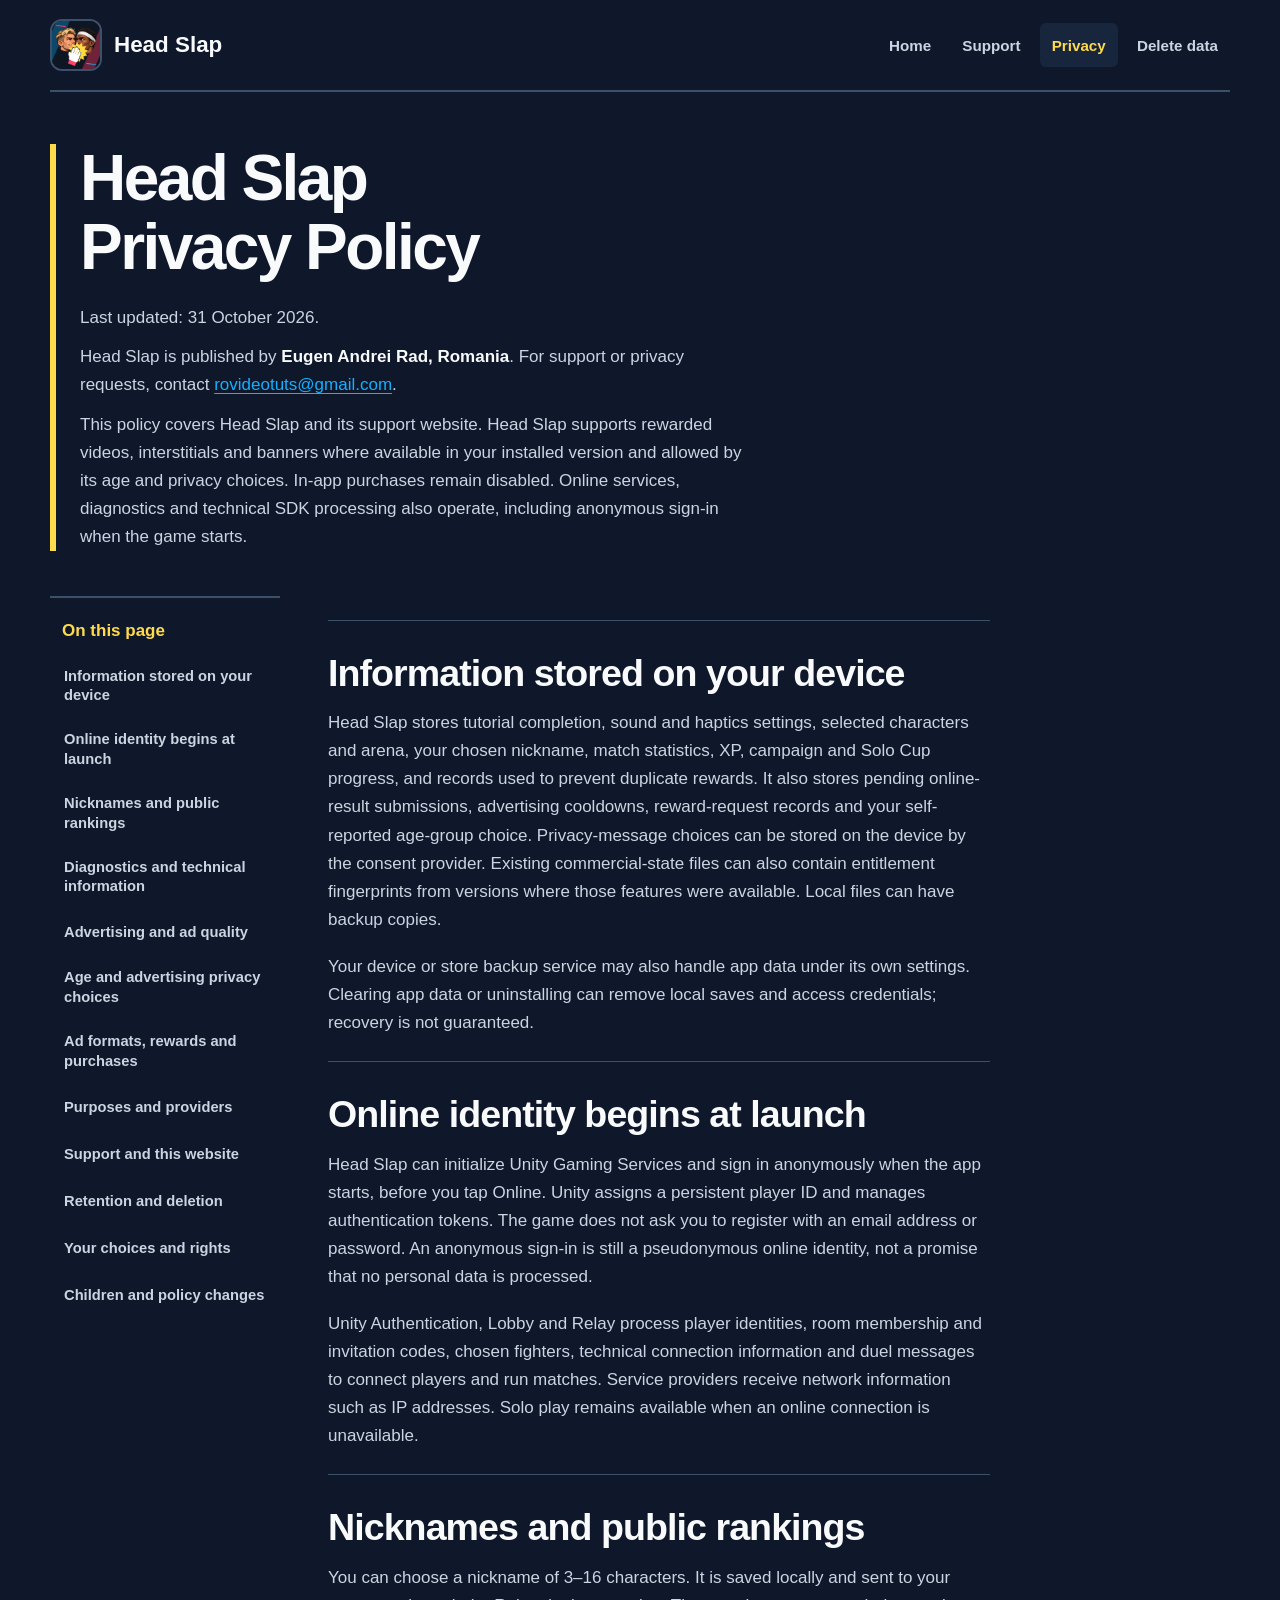
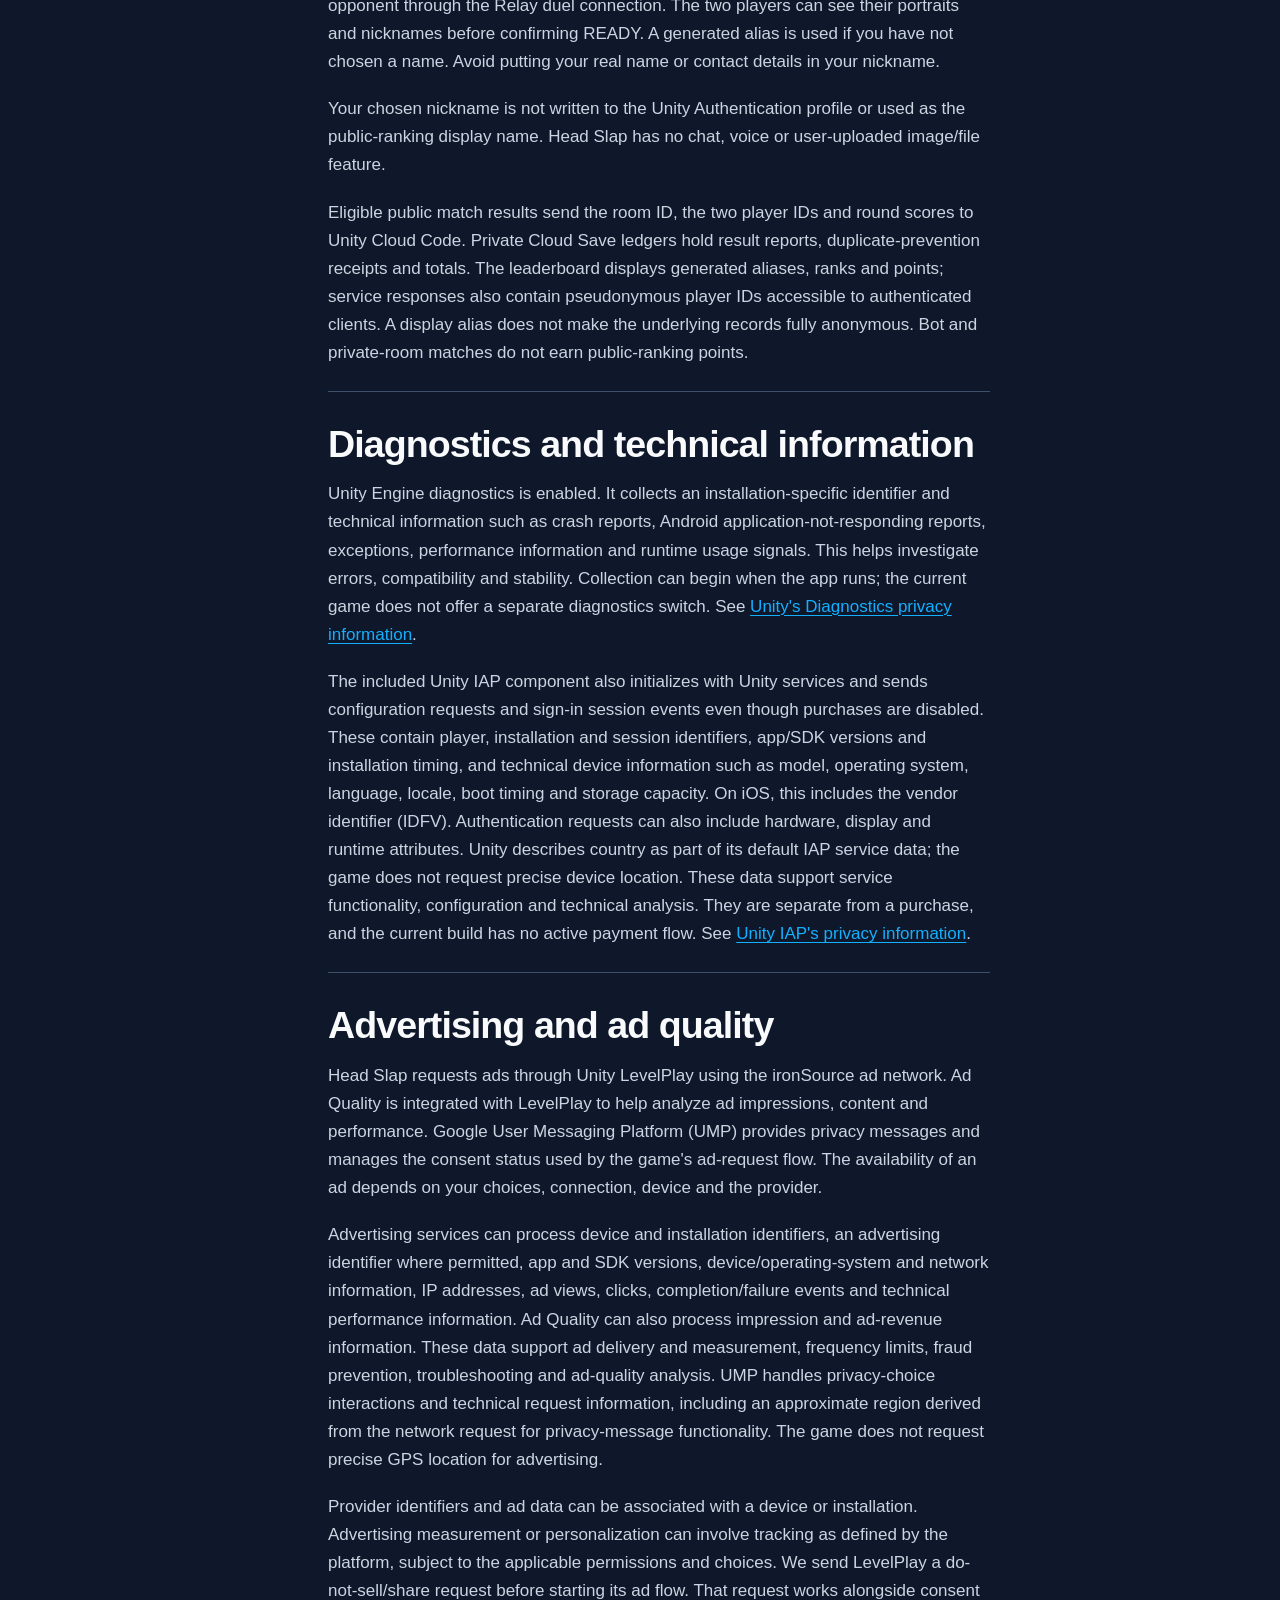
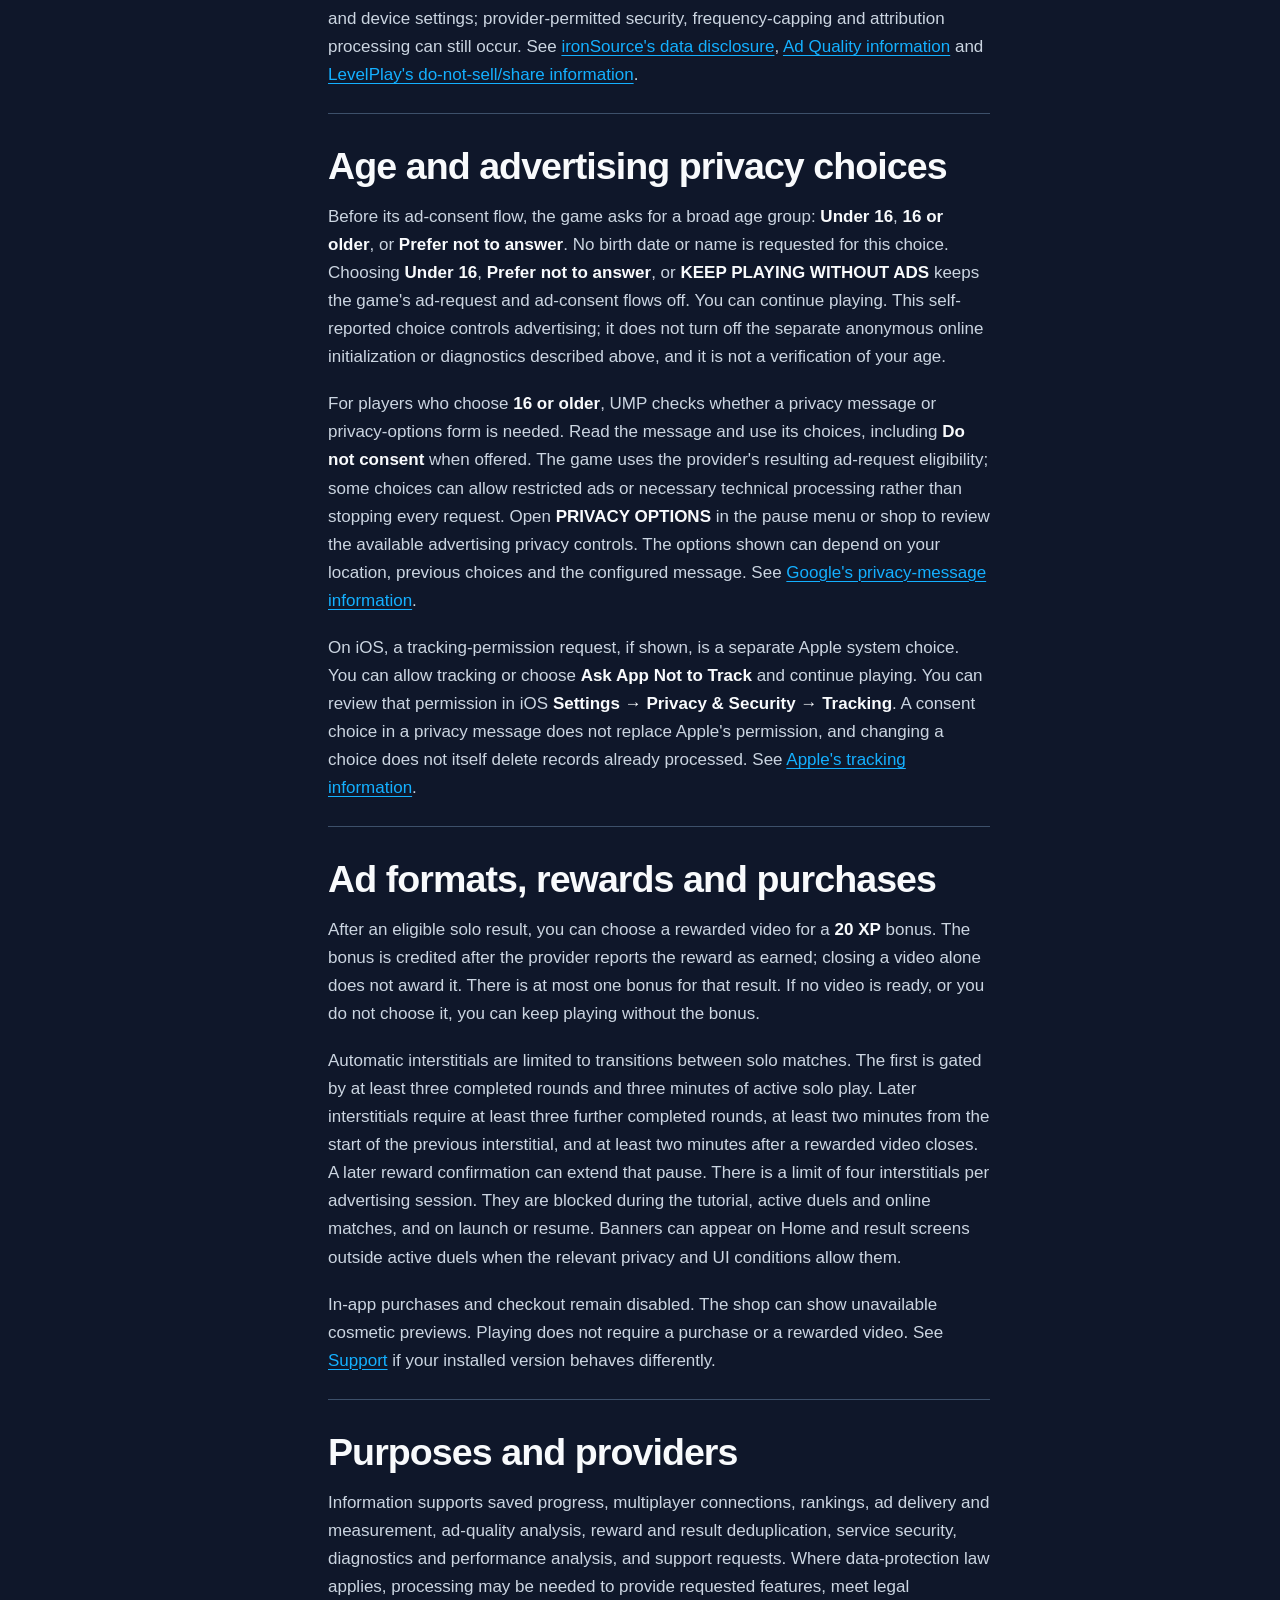
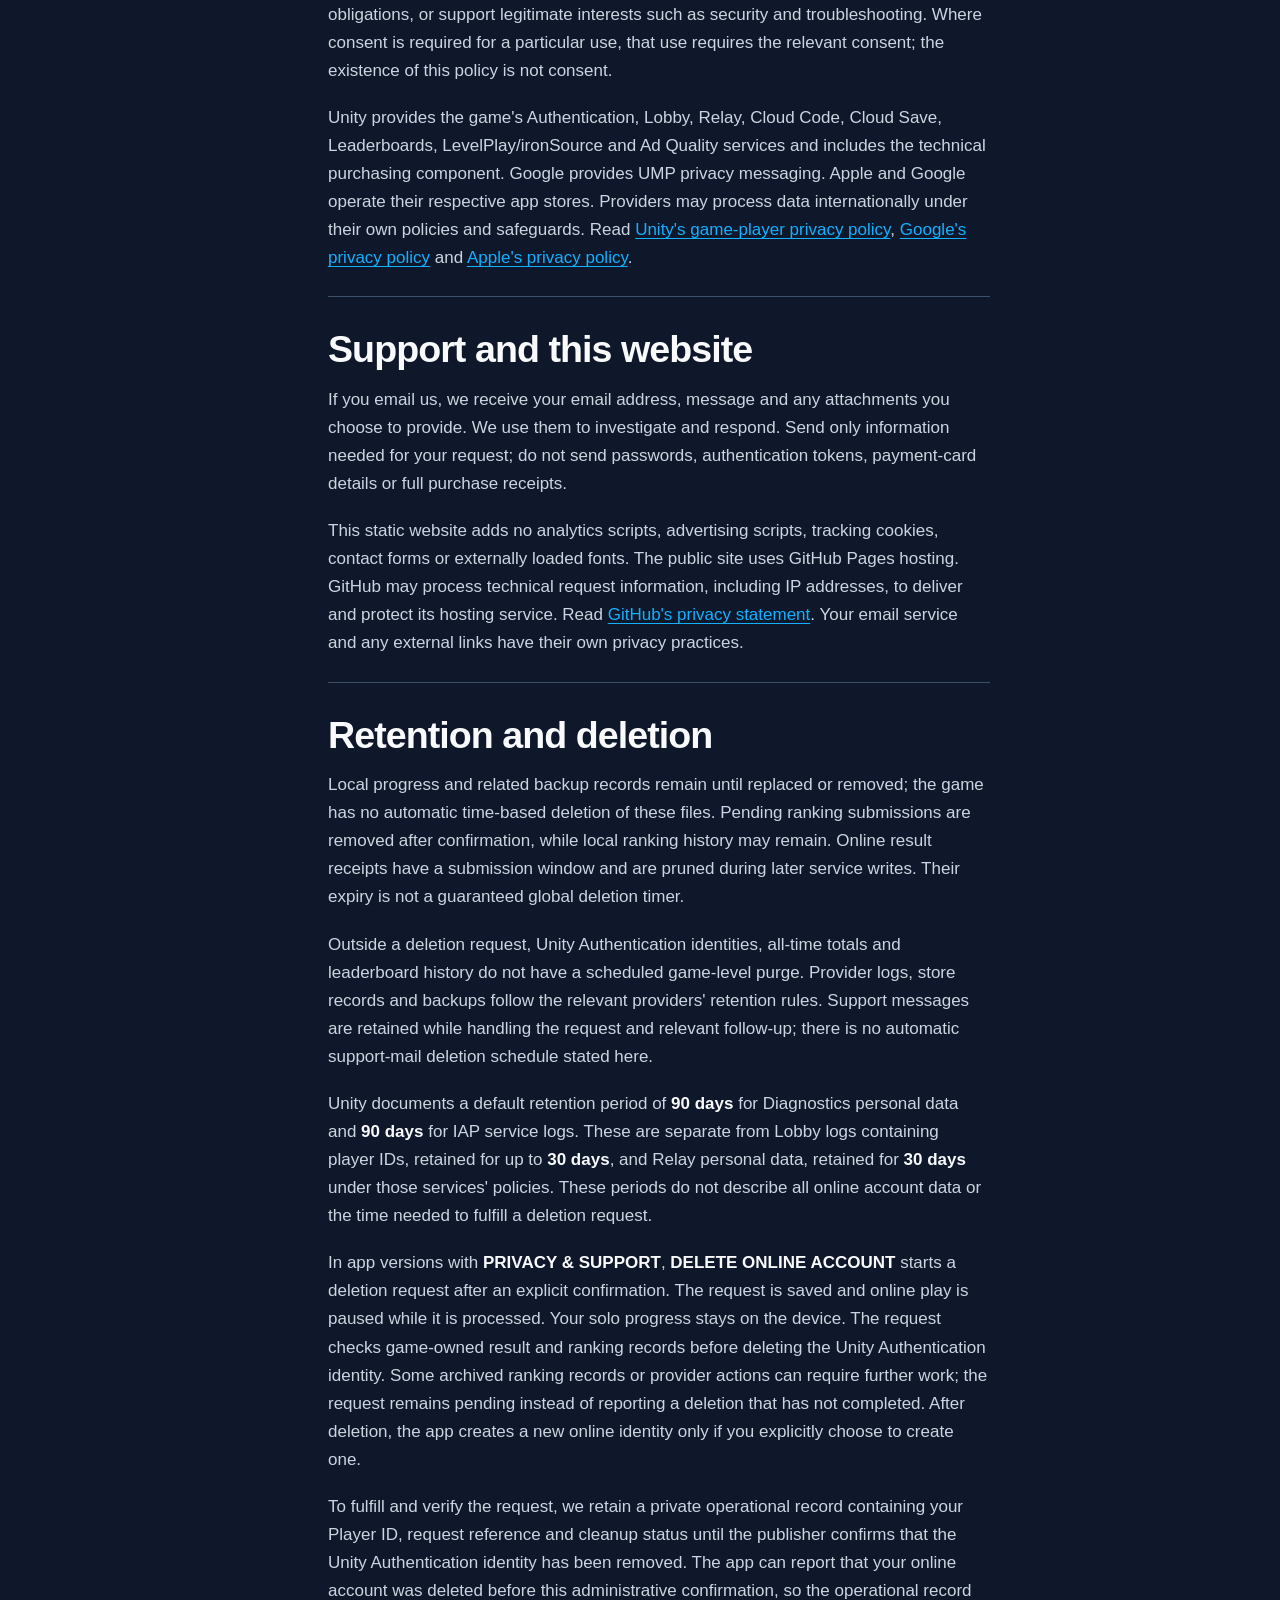
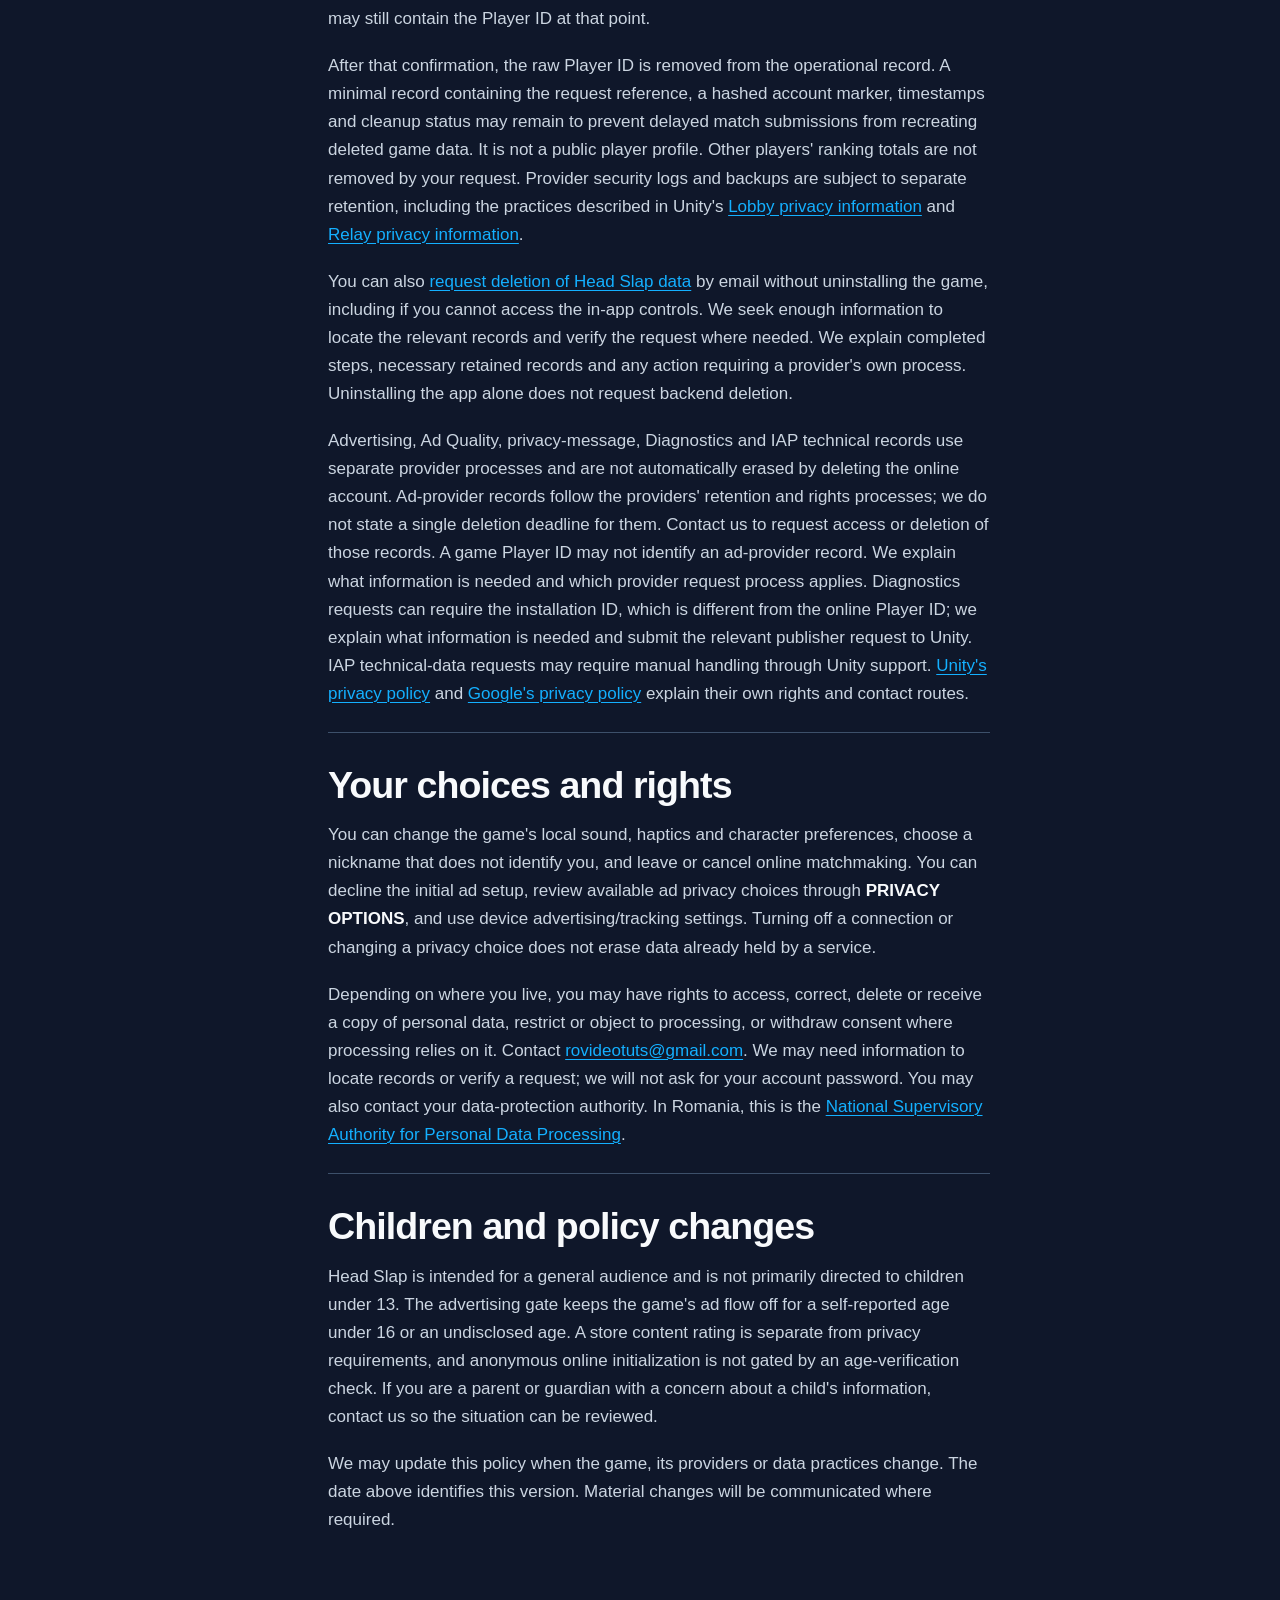
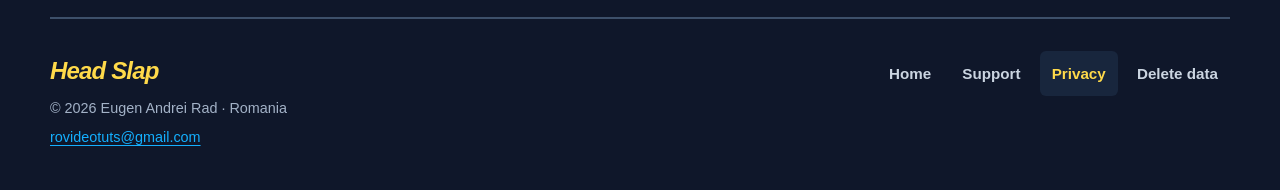
==== commit c4fd91a8: "Describe Head Slap advertising and privacy choices" ====
--- a/privacy.html
+++ b/privacy.html
@@ -3,7 +3,7 @@
 <head>
   <meta charset="utf-8">
   <meta name="viewport" content="width=device-width, initial-scale=1">
-  <meta name="description" content="How Head Slap uses local saves, anonymous Unity online identity, nicknames, rankings and support information. Privacy choices and retention details.">
+  <meta name="description" content="Head Slap privacy: local saves, online identity, ironSource advertising, Google privacy messages, age choices and data requests.">
   <meta name="theme-color" content="#0F172A">
   <meta name="referrer" content="strict-origin-when-cross-origin">
   <title>Head Slap Privacy Policy — Head Slap</title>
@@ -17,13 +17,13 @@
     <nav aria-label="Main navigation"><a href="index.html">Home</a><a href="support.html">Support</a><a href="privacy.html" aria-current="page">Privacy</a><a href="delete-data.html">Delete data</a></nav>
   </header>
   <main id="main" class="wrap document">
-    <div class="document-heading"><h1>Head Slap Privacy Policy</h1><div class="document-intro"><p>Last updated: 29 October 2026.</p>
+    <div class="document-heading"><h1>Head Slap Privacy Policy</h1><div class="document-intro"><p>Last updated: 31 October 2026.</p>
 <p>Head Slap is published by <strong>Eugen Andrei Rad, Romania</strong>. For support or privacy requests, contact <a href="mailto:rovideotuts@gmail.com?subject=Head%20Slap%20privacy%20request">rovideotuts@gmail.com</a>.</p>
-<p>This policy covers Head Slap and its support website. The current game build keeps advertising and in-app purchases disabled. Online services, diagnostics and technical SDK processing still operate, including anonymous sign-in when the game starts.</p>
+<p>This policy covers Head Slap and its support website. Head Slap supports rewarded videos, interstitials and banners where available in your installed version and allowed by its age and privacy choices. In-app purchases remain disabled. Online services, diagnostics and technical SDK processing also operate, including anonymous sign-in when the game starts.</p>
 </div></div>
-    <div class="document-grid"><nav class="contents" aria-label="On this page"><p>On this page</p><a href="#information-stored-on-your-device">Information stored on your device</a><a href="#online-identity-begins-at-launch">Online identity begins at launch</a><a href="#nicknames-and-public-rankings">Nicknames and public rankings</a><a href="#diagnostics-and-technical-information">Diagnostics and technical information</a><a href="#advertising-purchases-and-included-sdks">Advertising, purchases and included SDKs</a><a href="#purposes-and-providers">Purposes and providers</a><a href="#support-and-this-website">Support and this website</a><a href="#retention-and-deletion">Retention and deletion</a><a href="#your-choices-and-rights">Your choices and rights</a><a href="#children-and-policy-changes">Children and policy changes</a></nav>
+    <div class="document-grid"><nav class="contents" aria-label="On this page"><p>On this page</p><a href="#information-stored-on-your-device">Information stored on your device</a><a href="#online-identity-begins-at-launch">Online identity begins at launch</a><a href="#nicknames-and-public-rankings">Nicknames and public rankings</a><a href="#diagnostics-and-technical-information">Diagnostics and technical information</a><a href="#advertising-and-ad-quality">Advertising and ad quality</a><a href="#age-and-advertising-privacy-choices">Age and advertising privacy choices</a><a href="#ad-formats-rewards-and-purchases">Ad formats, rewards and purchases</a><a href="#purposes-and-providers">Purposes and providers</a><a href="#support-and-this-website">Support and this website</a><a href="#retention-and-deletion">Retention and deletion</a><a href="#your-choices-and-rights">Your choices and rights</a><a href="#children-and-policy-changes">Children and policy changes</a></nav>
     <article class="prose" aria-label="Head Slap Privacy Policy"><h2 id="information-stored-on-your-device">Information stored on your device</h2>
-<p>Head Slap stores tutorial completion, sound and haptics settings, selected characters and arena, your chosen nickname, match statistics, XP, campaign and Solo Cup progress, and records used to prevent duplicate rewards. It also stores pending online-result submissions and may keep local commercial-state records, such as advertising cooldowns, age-group choices or entitlement fingerprints from builds where those features are enabled. Local files can have backup copies.</p>
+<p>Head Slap stores tutorial completion, sound and haptics settings, selected characters and arena, your chosen nickname, match statistics, XP, campaign and Solo Cup progress, and records used to prevent duplicate rewards. It also stores pending online-result submissions, advertising cooldowns, reward-request records and your self-reported age-group choice. Privacy-message choices can be stored on the device by the consent provider. Existing commercial-state files can also contain entitlement fingerprints from versions where those features were available. Local files can have backup copies.</p>
 <p>Your device or store backup service may also handle app data under its own settings. Clearing app data or uninstalling can remove local saves and access credentials; recovery is not guaranteed.</p>
 <h2 id="online-identity-begins-at-launch">Online identity begins at launch</h2>
 <p>Head Slap can initialize Unity Gaming Services and sign in anonymously when the app starts, before you tap Online. Unity assigns a persistent player ID and manages authentication tokens. The game does not ask you to register with an email address or password. An anonymous sign-in is still a pseudonymous online identity, not a promise that no personal data is processed.</p>
@@ -35,13 +35,21 @@
 <h2 id="diagnostics-and-technical-information">Diagnostics and technical information</h2>
 <p>Unity Engine diagnostics is enabled. It collects an installation-specific identifier and technical information such as crash reports, Android application-not-responding reports, exceptions, performance information and runtime usage signals. This helps investigate errors, compatibility and stability. Collection can begin when the app runs; the current game does not offer a separate diagnostics switch. See <a href="https://docs.unity.com/en-us/cloud/developer-data/privacy-overview">Unity&#x27;s Diagnostics privacy information</a>.</p>
 <p>The included Unity IAP component also initializes with Unity services and sends configuration requests and sign-in session events even though purchases are disabled. These contain player, installation and session identifiers, app/SDK versions and installation timing, and technical device information such as model, operating system, language, locale, boot timing and storage capacity. On iOS, this includes the vendor identifier (IDFV). Authentication requests can also include hardware, display and runtime attributes. Unity describes country as part of its default IAP service data; the game does not request precise device location. These data support service functionality, configuration and technical analysis. They are separate from a purchase, and the current build has no active payment flow. See <a href="https://docs.unity.com/en-us/iap/privacy-and-consent/overview">Unity IAP&#x27;s privacy information</a>.</p>
-<h2 id="advertising-purchases-and-included-sdks">Advertising, purchases and included SDKs</h2>
-<p>The current build disables the game&#x27;s advertising, purchase and ad-consent flows. It does not offer an active checkout or request ads through those game adapters. The shop can show unavailable cosmetic previews. There is no need to purchase an item or watch an advertisement to play the current solo modes.</p>
-<p>The app still includes Unity LevelPlay, Unity Ads, Google Mobile Ads, Google User Messaging Platform and Unity IAP components. Native SDK components can initialize with the app and handle app/device lifecycle information and network setup. Technical processing by those components is governed by the relevant providers&#x27; policies. Their presence and startup functions do not mean an advertisement has been requested or a purchase has taken place.</p>
-<p>If advertising or purchases are enabled in a later build, the policy and relevant choices will be updated to describe the actual providers, processing and available features. The current disabled configuration does not provide an active ad-consent or tracking-permission flow.</p>
+<h2 id="advertising-and-ad-quality">Advertising and ad quality</h2>
+<p>Head Slap requests ads through Unity LevelPlay using the ironSource ad network. Ad Quality is integrated with LevelPlay to help analyze ad impressions, content and performance. Google User Messaging Platform (UMP) provides privacy messages and manages the consent status used by the game&#x27;s ad-request flow. The availability of an ad depends on your choices, connection, device and the provider.</p>
+<p>Advertising services can process device and installation identifiers, an advertising identifier where permitted, app and SDK versions, device/operating-system and network information, IP addresses, ad views, clicks, completion/failure events and technical performance information. Ad Quality can also process impression and ad-revenue information. These data support ad delivery and measurement, frequency limits, fraud prevention, troubleshooting and ad-quality analysis. UMP handles privacy-choice interactions and technical request information, including an approximate region derived from the network request for privacy-message functionality. The game does not request precise GPS location for advertising.</p>
+<p>Provider identifiers and ad data can be associated with a device or installation. Advertising measurement or personalization can involve tracking as defined by the platform, subject to the applicable permissions and choices. We send LevelPlay a do-not-sell/share request before starting its ad flow. That request works alongside consent and device settings; provider-permitted security, frequency-capping and attribution processing can still occur. See <a href="https://docs.unity.com/en-us/grow/levelplay/platform/legal-resources/apple-privacy-questionnaire">ironSource&#x27;s data disclosure</a>, <a href="https://docs.unity.com/en-us/grow/levelplay/sdk/ios/integrate-ad-quality">Ad Quality information</a> and <a href="https://docs.unity.com/en-us/grow/levelplay/platform/legal-resources/ironsource-us-state-privacy-laws">LevelPlay&#x27;s do-not-sell/share information</a>.</p>
+<h2 id="age-and-advertising-privacy-choices">Age and advertising privacy choices</h2>
+<p>Before its ad-consent flow, the game asks for a broad age group: <strong>Under 16</strong>, <strong>16 or older</strong>, or <strong>Prefer not to answer</strong>. No birth date or name is requested for this choice. Choosing <strong>Under 16</strong>, <strong>Prefer not to answer</strong>, or <strong>KEEP PLAYING WITHOUT ADS</strong> keeps the game&#x27;s ad-request and ad-consent flows off. You can continue playing. This self-reported choice controls advertising; it does not turn off the separate anonymous online initialization or diagnostics described above, and it is not a verification of your age.</p>
+<p>For players who choose <strong>16 or older</strong>, UMP checks whether a privacy message or privacy-options form is needed. Read the message and use its choices, including <strong>Do not consent</strong> when offered. The game uses the provider&#x27;s resulting ad-request eligibility; some choices can allow restricted ads or necessary technical processing rather than stopping every request. Open <strong>PRIVACY OPTIONS</strong> in the pause menu or shop to review the available advertising privacy controls. The options shown can depend on your location, previous choices and the configured message. See <a href="https://support.google.com/admob/answer/10114020">Google&#x27;s privacy-message information</a>.</p>
+<p>On iOS, a tracking-permission request, if shown, is a separate Apple system choice. You can allow tracking or choose <strong>Ask App Not to Track</strong> and continue playing. You can review that permission in iOS <strong>Settings → Privacy &amp; Security → Tracking</strong>. A consent choice in a privacy message does not replace Apple&#x27;s permission, and changing a choice does not itself delete records already processed. See <a href="https://support.apple.com/en-us/102420">Apple&#x27;s tracking information</a>.</p>
+<h2 id="ad-formats-rewards-and-purchases">Ad formats, rewards and purchases</h2>
+<p>After an eligible solo result, you can choose a rewarded video for a <strong>20 XP</strong> bonus. The bonus is credited after the provider reports the reward as earned; closing a video alone does not award it. There is at most one bonus for that result. If no video is ready, or you do not choose it, you can keep playing without the bonus.</p>
+<p>Automatic interstitials are limited to transitions between solo matches. The first is gated by at least three completed rounds and three minutes of active solo play. Later interstitials require at least three further completed rounds, at least two minutes from the start of the previous interstitial, and at least two minutes after a rewarded video closes. A later reward confirmation can extend that pause. There is a limit of four interstitials per advertising session. They are blocked during the tutorial, active duels and online matches, and on launch or resume. Banners can appear on Home and result screens outside active duels when the relevant privacy and UI conditions allow them.</p>
+<p>In-app purchases and checkout remain disabled. The shop can show unavailable cosmetic previews. Playing does not require a purchase or a rewarded video. See <a href="support.html">Support</a> if your installed version behaves differently.</p>
 <h2 id="purposes-and-providers">Purposes and providers</h2>
-<p>Information supports saved progress, multiplayer connections, rankings, reward and result deduplication, service security, diagnostics and performance analysis, and support requests. Where data-protection law applies, processing may be needed to provide requested features, meet legal obligations, or support legitimate interests such as security and troubleshooting. Where consent is required for a particular use, that use requires the relevant consent; the existence of this policy is not consent.</p>
-<p>Unity provides the game&#x27;s Authentication, Lobby, Relay, Cloud Code, Cloud Save and Leaderboards services and includes advertising/purchasing components. Google supplies included advertising and consent components. Apple and Google operate their respective app stores. Providers may process data internationally under their own policies and safeguards. Read <a href="https://unity.com/legal/game-player-and-app-user-privacy-policy">Unity&#x27;s game-player privacy policy</a>, <a href="https://policies.google.com/privacy">Google&#x27;s privacy policy</a> and <a href="https://www.apple.com/legal/privacy/">Apple&#x27;s privacy policy</a>.</p>
+<p>Information supports saved progress, multiplayer connections, rankings, ad delivery and measurement, ad-quality analysis, reward and result deduplication, service security, diagnostics and performance analysis, and support requests. Where data-protection law applies, processing may be needed to provide requested features, meet legal obligations, or support legitimate interests such as security and troubleshooting. Where consent is required for a particular use, that use requires the relevant consent; the existence of this policy is not consent.</p>
+<p>Unity provides the game&#x27;s Authentication, Lobby, Relay, Cloud Code, Cloud Save, Leaderboards, LevelPlay/ironSource and Ad Quality services and includes the technical purchasing component. Google provides UMP privacy messaging. Apple and Google operate their respective app stores. Providers may process data internationally under their own policies and safeguards. Read <a href="https://unity.com/legal/game-player-and-app-user-privacy-policy">Unity&#x27;s game-player privacy policy</a>, <a href="https://policies.google.com/privacy">Google&#x27;s privacy policy</a> and <a href="https://www.apple.com/legal/privacy/">Apple&#x27;s privacy policy</a>.</p>
 <h2 id="support-and-this-website">Support and this website</h2>
 <p>If you email us, we receive your email address, message and any attachments you choose to provide. We use them to investigate and respond. Send only information needed for your request; do not send passwords, authentication tokens, payment-card details or full purchase receipts.</p>
 <p>This static website adds no analytics scripts, advertising scripts, tracking cookies, contact forms or externally loaded fonts. The public site uses GitHub Pages hosting. GitHub may process technical request information, including IP addresses, to deliver and protect its hosting service. Read <a href="https://docs.github.com/en/site-policy/privacy-policies/github-general-privacy-statement">GitHub&#x27;s privacy statement</a>. Your email service and any external links have their own privacy practices.</p>
@@ -53,12 +61,12 @@
 <p>To fulfill and verify the request, we retain a private operational record containing your Player ID, request reference and cleanup status until the publisher confirms that the Unity Authentication identity has been removed. The app can report that your online account was deleted before this administrative confirmation, so the operational record may still contain the Player ID at that point.</p>
 <p>After that confirmation, the raw Player ID is removed from the operational record. A minimal record containing the request reference, a hashed account marker, timestamps and cleanup status may remain to prevent delayed match submissions from recreating deleted game data. It is not a public player profile. Other players&#x27; ranking totals are not removed by your request. Provider security logs and backups are subject to separate retention, including the practices described in Unity&#x27;s <a href="https://docs.unity.com/en-us/mps-sdk/privacy/privacy-overview-lobby">Lobby privacy information</a> and <a href="https://docs.unity.com/en-us/mps-sdk/privacy/privacy-overview-relay">Relay privacy information</a>.</p>
 <p>You can also <a href="delete-data.html">request deletion of Head Slap data</a> by email without uninstalling the game, including if you cannot access the in-app controls. We seek enough information to locate the relevant records and verify the request where needed. We explain completed steps, necessary retained records and any action requiring a provider&#x27;s own process. Uninstalling the app alone does not request backend deletion.</p>
-<p>Diagnostics and IAP technical records use separate provider processes and are not automatically erased by deleting the online account. Contact us to request access or deletion of those records. Diagnostics requests can require the installation ID, which is different from the online Player ID; we explain what information is needed and submit the relevant publisher request to Unity. IAP technical-data requests may require manual handling through Unity support.</p>
+<p>Advertising, Ad Quality, privacy-message, Diagnostics and IAP technical records use separate provider processes and are not automatically erased by deleting the online account. Ad-provider records follow the providers&#x27; retention and rights processes; we do not state a single deletion deadline for them. Contact us to request access or deletion of those records. A game Player ID may not identify an ad-provider record. We explain what information is needed and which provider request process applies. Diagnostics requests can require the installation ID, which is different from the online Player ID; we explain what information is needed and submit the relevant publisher request to Unity. IAP technical-data requests may require manual handling through Unity support. <a href="https://unity.com/legal/game-player-and-app-user-privacy-policy">Unity&#x27;s privacy policy</a> and <a href="https://policies.google.com/privacy">Google&#x27;s privacy policy</a> explain their own rights and contact routes.</p>
 <h2 id="your-choices-and-rights">Your choices and rights</h2>
-<p>You can change the game&#x27;s local sound, haptics and character preferences, choose a nickname that does not identify you, and leave or cancel online matchmaking. Device and store settings may offer additional controls. Turning off a connection does not erase data already held by a service.</p>
+<p>You can change the game&#x27;s local sound, haptics and character preferences, choose a nickname that does not identify you, and leave or cancel online matchmaking. You can decline the initial ad setup, review available ad privacy choices through <strong>PRIVACY OPTIONS</strong>, and use device advertising/tracking settings. Turning off a connection or changing a privacy choice does not erase data already held by a service.</p>
 <p>Depending on where you live, you may have rights to access, correct, delete or receive a copy of personal data, restrict or object to processing, or withdraw consent where processing relies on it. Contact <a href="mailto:rovideotuts@gmail.com?subject=Head%20Slap%20privacy%20request">rovideotuts@gmail.com</a>. We may need information to locate records or verify a request; we will not ask for your account password. You may also contact your data-protection authority. In Romania, this is the <a href="https://www.dataprotection.ro/">National Supervisory Authority for Personal Data Processing</a>.</p>
 <h2 id="children-and-policy-changes">Children and policy changes</h2>
-<p>Head Slap is intended for a general audience and is not primarily directed to children under 13. A store content rating is separate from privacy requirements, and anonymous online initialization is not gated by an age-verification check. If you are a parent or guardian with a concern about a child&#x27;s information, contact us so the situation can be reviewed.</p>
+<p>Head Slap is intended for a general audience and is not primarily directed to children under 13. The advertising gate keeps the game&#x27;s ad flow off for a self-reported age under 16 or an undisclosed age. A store content rating is separate from privacy requirements, and anonymous online initialization is not gated by an age-verification check. If you are a parent or guardian with a concern about a child&#x27;s information, contact us so the situation can be reviewed.</p>
 <p>We may update this policy when the game, its providers or data practices change. The date above identifies this version. Material changes will be communicated where required.</p></article></div>
   </main>
   <footer class="site-footer wrap">
